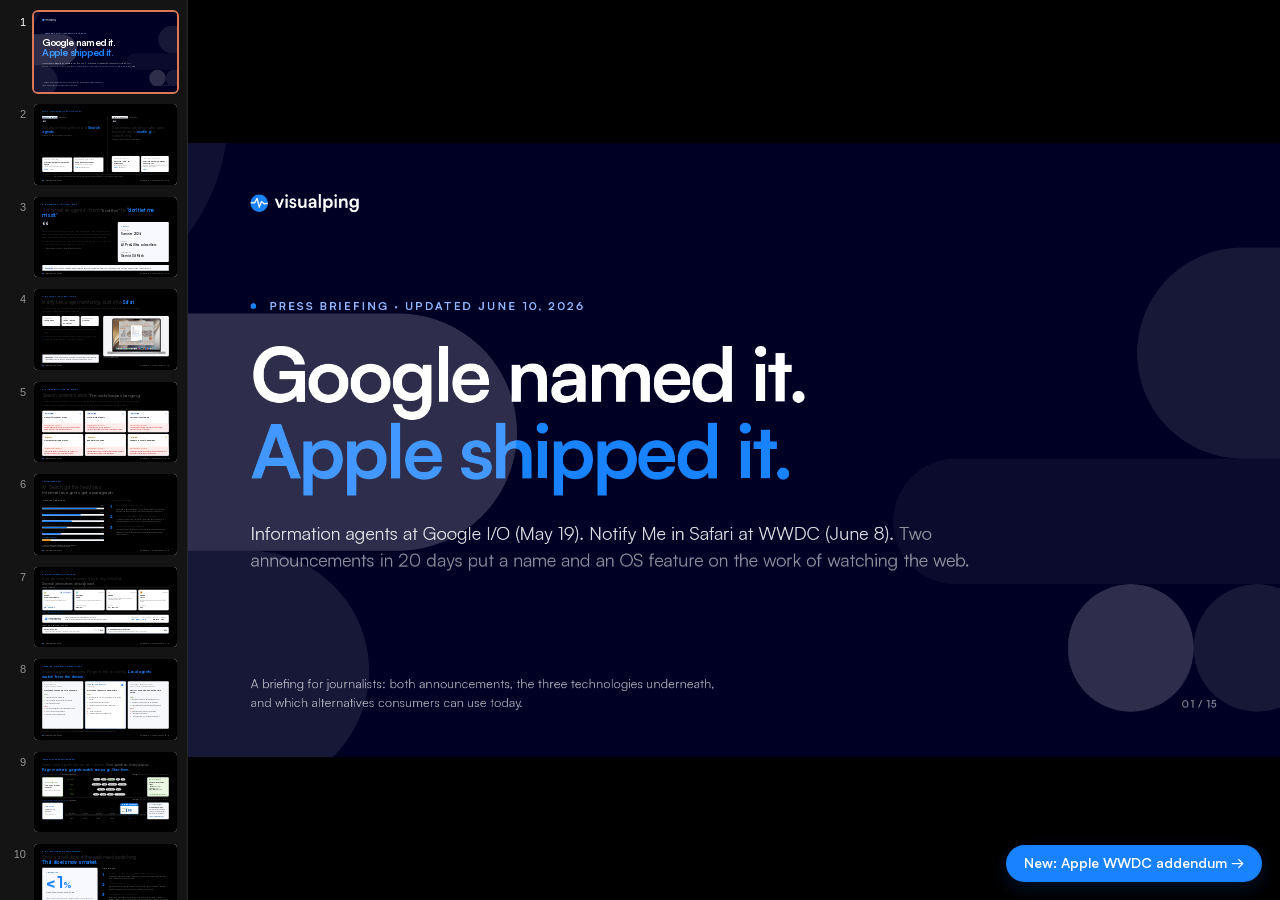
==== index.html @ dfbe3ee3 "briefing: hi-res Apple press shot + Battersea VP panel on local demo Co-Authored-By: Claude Fable 5 " ====
<!doctype html>
<html lang="en">
<head>
<meta charset="utf-8">
<title>The End of FOMO — Press Briefing</title>
<link rel="stylesheet" href="design-tokens.css">
<link rel="stylesheet" href="styles.css">
<style>
  /* Tweak-driven overrides — applied via body class toggles */
  body.t-cover-light section[data-label="01 Cover"] .slide.deep { background: #fff; color: var(--ink); }
  body.t-cover-light section[data-label="01 Cover"] .slide.deep .title { color: var(--ink) !important; }
  body.t-cover-light section[data-label="01 Cover"] .slide.deep .lead { color: var(--ink-2) !important; }
  body.t-cover-light section[data-label="01 Cover"] .slide.deep .lead span { color: var(--ink-3) !important; }
  body.t-cover-light section[data-label="01 Cover"] .slide.deep .eyebrow { color: var(--vp-blue-500) !important; }
  body.t-cover-light section[data-label="01 Cover"] .slide.deep .cloud-bg { filter: none !important; opacity: .45 !important; }
  body.t-cover-light section[data-label="01 Cover"] .slide.deep img[src*="visualping-logo-white"] { content: url("assets/visualping-logo.svg"); }
  body.t-cover-light section[data-label="01 Cover"] .slide.deep > div[style*="bottom: 80px"] > div:first-child { color: var(--ink-3) !important; }
  body.t-cover-light section[data-label="01 Cover"] .slide.deep > div[style*="bottom: 80px"] > div:last-child { color: var(--ink-4) !important; }

  body.t-no-eyebrow .eyebrow { display: none !important; }
  body.t-no-footer .slide-foot { display: none !important; }
  body.t-no-pulse .dot { animation: none !important; box-shadow: none !important; }
</style>
<script type="application/json" id="speaker-notes">
[
 "Welcome. This briefing covers the web-monitoring category story out of two announcements: Google's information agents at I/O on May 19, and Apple's Notify Me in Safari at WWDC on June 8. Both got minimal coverage relative to their significance. In the next ten minutes: what each company announced, the three technologies underneath the category, and the alternatives consumers can use today.",
 "Two announcements, 20 days apart, and here are the primary sources for both. On the Google side: the keynote, timestamped to Liz Reid's section where she says we are entering the era of Search agents, plus the official blog.google post. On the Apple side: the WWDC keynote's Safari segment, where Apple framed the problem in one line, people keep tabs open because they're waiting for something, plus the MacRumors writeup. All four links are in the press kit.",
 "Here's the core announcement, in Reid's words. Information agents intelligently look across blogs, news sites, social posts and Google's freshest data — finance, shopping, sports — to monitor for changes related to your specific question. Quick facts: launches summer 2026, gated behind AI Pro and Ultra subscriptions, powered by Gemini 3.5 Flash. The translation: Google is now shipping web-monitoring agents to consumers. Before I/O, this category didn't really have a broadly-used consumer name. Now it does.",
 "Here's the Apple announcement. Notify Me: the user names the change they're waiting for, on the page, and leaves Safari to watch it. The prompt is concrete: when registration opens. Announced June 8, ships with iOS 27 and macOS 27 this fall, the developer beta is live now. Free, built into the browser, one page per request, Apple devices only. The translation: Apple made page monitoring an operating system feature, and the category got its second platform announcement in 20 days.",
 "Why does this matter? AI search answers the question 'what is true right now?' But prices change, policies update, deadlines pass, opportunities open and close while you're looking elsewhere. Information agents keep watching after the search ends. On the consumer side: concert and sneaker drops sell out in 90 seconds; flight fares move in a single afternoon; an SEC filing can drop a stock 15% at the open. On the business side: competitor pricing moves, regulatory changes, government tenders with seven-day windows. The category is broad. And awareness is still very low — most consumers don't know it exists.",
 "Here's the coverage gap that creates the opportunity. Across the major I/O 2026 recaps (TechCrunch, The Verge, The Next Web, Bloomberg), AI Mode going global got the most ink. The redesigned Search box, Gemini 3.5 Flash, agentic booking, generative UI in Search all got more attention than information agents. Here's why the angle is open. Big news, small share of voice. The shift itself is arguably the biggest in Search today: AI Mode still requires a user to ask, but an information agent runs from a standing request. And almost no one connected the announcement to use-cases consumers already pay for.",
 "Google's agents launch this summer, Apple's Notify Me this fall. Several alternatives exist already, and they group into three technologies. Search agents: Google information agents, ChatGPT Pulse at 200 dollars a month, Claude with web search and connectors, and Google Alerts, the 2003 original. Page monitoring agents: that's Visualping, 16.8 million page checks in April, 1 in 5 flagged important, free tier, premium from 10 dollars. And the new group: local page monitoring agents. Safari Notify Me this fall, and the Visualping browser extension, which has offered unlimited free local monitors in Chrome for years.",
 "Three technologies, three different jobs. Search agents discover: best when the source list is unknown, they fan across the web, mostly on a daily cadence. Page monitoring agents verify: the user picks the exact page, checks run around the clock in the cloud, the alert shows the precise diff, and it delivers to email, Slack, Teams, or an API. Local page monitoring agents watch from the device itself: free, private, zero setup, built into the browser. The trade: they only watch while the device is awake, and alerts stay on that device. Most users will end up with two of the three. Visualping is the only player shipping in both monitoring layers, cloud and local.",
 "Here's how each architecture works as a flow. An open-web agent takes an open question — 'startups that received Series B funding' — crawls broadly across the web, synthesizes the results into a digest, alerts you, roughly daily. Best for discovery, topic tracking, ambient awareness. A page monitor takes a specific URL — say, a competitor's pricing page — checks it on a schedule, runs a diff, and alerts the moment a specific change happens. Best for 'only tell me when this product falls below $200': pricing, status pages, regulatory updates, dockets.",
 "Two reasons this category is becoming a market. The supply side is unchanged: less than 1% of pages change in a week, and the slice worth alerting on is exactly where missing a change is expensive. The demand side got stronger: Google named it on May 19, Apple shipped it 20 days later, Exa raised 250 million dollars at a 2.2 billion valuation in between, and Visualping processed 16.8 million page checks in April with 1 in 5 flagged important. Two platforms and a funding round inside a month.",
 "Just to make the open-web flow concrete: a user asks a question, the agent runs across many sources, synthesizes the findings, and delivers a daily-cadence digest. The output is a brief — not a diff. You don't get to point at the exact change; you get a summary.",
 "And here's the page monitoring version. The user picks a specific URL. Visualping checks it according to the schedule the user sets (minutes, hours, or daily). When the page changes, you get an email (or a Slack message, or a Teams ping) showing exactly what changed, highlighted on the page. The point: precision, on a known page, on a fast cadence.",
 "And here's the local version in practice. Safari this fall: name the change while you're on the page, Safari checks it, you get a push. The Visualping extension in Chrome today: unlimited local monitors, free, with in-browser alerts. Same pattern as cloud page monitoring, scoped to the device. The difference from cloud: local watching stops when the device sleeps, and the alert stays on that device. That's why the two layers complement each other.",
 "Five angles, updated for Apple. One: the announcement most recaps rushed past, twice; information agents got a paragraph at I/O, Notify Me got a sentence at WWDC. Two: named in May, shipped in June; the full lineage runs from Google Alerts in 2003 through Apple on June 8. Three: you don't have to wait for Google's summer or Apple's fall. Four: the three-technologies explainer. Five: a Vancouver SaaS built both monitoring layers first.",
 "The pitch in one line. Google calls them information agents. Apple calls it Notify Me. The behavior is one standing request: tell me when it changes. The category went unnamed for 23 years, then two platforms named and shipped it in 20 days. We've been calling it the end of FOMO. Thanks, and the full kit is yours."
]
</script>
</head>
<body>

<deck-stage width="1920" height="1080" data-om-id="94eaad2d:6" style="--deck-rail-w: 188px;">

  <!-- =========================================================
       SLIDE 1 — Cover
  ========================================================== -->
  <section data-deck-slide="0" data-label="01 Cover">
  <div class="slide deep">
    <img src="assets/clouds-right.svg" class="cloud-bg" style="top:-40px; right:-80px; width:760px; opacity:.18; filter: brightness(0) invert(1);" alt="">
    <img src="assets/clouds-left.svg" class="cloud-bg" style="bottom:-60px; left:-100px; width:680px; opacity:.18; filter: brightness(0) invert(1);" alt="">
    <div style="display:flex; align-items:center; gap:18px;">
      <img src="assets/visualping-logo-white.svg" alt="Visualping" style="height:32px;">
    </div>
    <div style="margin-top: 150px; max-width: 1500px;">
      <div class="eyebrow" style="margin-bottom: 36px; color: #8FB8FF;">
        <span class="dot" style="vertical-align: 2px; margin-right: 14px;"></span> Press briefing · Updated June 10, 2026
      </div>
      <h1 class="title" style="font-size: 132px; line-height: 1.02; letter-spacing: -0.035em; color: #fff;">
        <span>Google named it.</span><br>
        <span style="color: var(--vp-blue-500);">Apple shipped it.</span>
      </h1>
      <p class="lead" style="margin-top: 56px; font-size: 32px; line-height:1.45; max-width: 1380px; color: rgba(255,255,255,.85);">
        <span>Information agents at Google I/O (May 19). Notify Me in Safari at WWDC (June 8).</span>
        <span style="color: rgba(255,255,255,.55);"> Two announcements in 20 days put a name and an OS feature on the work of watching the web.</span>
      </p>
    </div>
    <div style="position:absolute; left: var(--pad-x); bottom: 80px; right: var(--pad-x); display:flex; justify-content:space-between; align-items:flex-end;">
      <div style="font-size: 22px; color: rgba(255,255,255,.65); max-width: 1020px; line-height: 1.5;">
        A briefing for journalists: both announcements, the three technologies underneath,<br>
        and which alternatives consumers can use today.
      </div>
      <div style="font-size: 18px; color: rgba(255,255,255,.5); font-weight: 600; letter-spacing: 0.06em; text-transform: uppercase;">
        01 / 15
      </div>
    </div>
  </div>
</section>

<section data-deck-slide="1" data-label="02 Two Announcements">
  <div class="slide">
    <div class="eyebrow" style="margin-bottom: 40px;">Two announcements, 20 days apart</div>
    <div style="display: grid; grid-template-columns: 1fr 1fr; gap: 56px; flex: 1; min-height: 0;">
      <div style="display: flex; flex-direction: column; gap: 24px;">
        <div style="display:flex; align-items:center; gap: 14px;">
          <span class="tag tag-blue">Google · I/O 2026</span>
          <span style="font-size: 18px; color: var(--ink-4);">May 19, 2026</span>
        </div>
        <div>
          <div style="font-size: 110px; line-height: 0.7; color: var(--vp-blue-200); font-weight: 700; height: 56px;">&ldquo;</div>
          <h2 class="title" style="font-size: 52px; max-width: 100%; margin-top: 6px;">We are entering the era of <span style="color: var(--vp-blue-500);">Search agents</span>.</h2>
          <div style="font-size: 19px; color: var(--ink-3); margin-top: 14px;">Elizabeth &ldquo;Liz&rdquo; Reid, VP of Search &middot; I/O keynote</div>
        </div>
        <div style="display: grid; grid-template-columns: 1fr 1fr; gap: 18px; margin-top: auto;">
          <a class="card-flat" style="text-decoration:none; color:inherit; padding: 24px; gap: 12px;" href="https://youtube.com/live/wYSncx9zLIU?t=2856">
      <div class="vp-overline" style="font-size: 13px; color: var(--ink-4); line-height: 1.4;">YouTube · timestamped</div>
      <div style="font-size: 21px; font-weight: 700; line-height: 1.25;">Watch Reid introduce information agents</div>
      <div style="font-family: var(--font-mono); font-size: 13px; color: var(--ink-3); word-break: break-all;">youtube.com/live/wYSncx9zLIU?t=2856</div>
      <div style="display:flex; align-items:center; gap: 8px; color: var(--vp-blue-500); font-weight: 700; font-size: 14px;">OPEN <span>&rarr;</span> <span style="color: var(--ink-3); font-weight: 500;">~ 46:56</span></div>
    </a>
          <a class="card-flat" style="text-decoration:none; color:inherit; padding: 24px; gap: 12px;" href="https://blog.google/products/search/search-io-2026/#search-agents">
      <div class="vp-overline" style="font-size: 13px; color: var(--ink-4); line-height: 1.4;">blog.google · official post</div>
      <div style="font-size: 21px; font-weight: 700; line-height: 1.25;">Read the announcement</div>
      <div style="font-family: var(--font-mono); font-size: 13px; color: var(--ink-3); word-break: break-all;">blog.google/.../#search-agents</div>
      <div style="display:flex; align-items:center; gap: 8px; color: var(--vp-blue-500); font-weight: 700; font-size: 14px;">OPEN <span>&rarr;</span> <span style="color: var(--ink-3); font-weight: 500;">Deep-link anchor</span></div>
    </a>
        </div>
      </div>
      <div style="display: flex; flex-direction: column; gap: 24px; border-left: 1px solid var(--rule); padding-left: 56px;">
        <div style="display:flex; align-items:center; gap: 14px;">
          <span class="tag tag-gray">Apple · WWDC 2026</span>
          <span style="font-size: 18px; color: var(--ink-4);">June 8, 2026</span>
        </div>
        <div>
          <div style="font-size: 110px; line-height: 0.7; color: var(--vp-blue-200); font-weight: 700; height: 56px;">&ldquo;</div>
          <h2 class="title" style="font-size: 52px; max-width: 100%; margin-top: 6px;">Sometimes we keep tabs open because we&rsquo;re <span style="color: var(--vp-blue-500);">waiting</span> for something.</h2>
          <div style="font-size: 19px; color: var(--ink-3); margin-top: 14px;">Apple WWDC 2026 keynote &middot; Safari segment</div>
        </div>
        <div style="display: grid; grid-template-columns: 1fr 1fr; gap: 18px; margin-top: auto;">
          <a class="card-flat" style="text-decoration:none; color:inherit; padding: 24px; gap: 12px;" href="https://www.apple.com/apple-events/">
      <div class="vp-overline" style="font-size: 13px; color: var(--ink-4); line-height: 1.4;">Apple Events · keynote</div>
      <div style="font-size: 21px; font-weight: 700; line-height: 1.25;">Watch the Notify Me introduction</div>
      <div style="font-family: var(--font-mono); font-size: 13px; color: var(--ink-3); word-break: break-all;">apple.com/apple-events</div>
      <div style="display:flex; align-items:center; gap: 8px; color: var(--vp-blue-500); font-weight: 700; font-size: 14px;">OPEN <span>&rarr;</span> <span style="color: var(--ink-3); font-weight: 500;">timestamp TK</span></div>
    </a>
          <a class="card-flat" style="text-decoration:none; color:inherit; padding: 24px; gap: 12px;" href="https://www.macrumors.com/2026/06/08/safari-monitor-webpage-notify-updates/">
      <div class="vp-overline" style="font-size: 13px; color: var(--ink-4); line-height: 1.4;">MacRumors · June 8, 2026</div>
      <div style="font-size: 21px; font-weight: 700; line-height: 1.25;">Safari can monitor a webpage and notify you</div>
      <div style="font-family: var(--font-mono); font-size: 13px; color: var(--ink-3); word-break: break-all;">macrumors.com/2026/06/08/safari-monitor-webpage-notify-updates</div>
      <div style="display:flex; align-items:center; gap: 8px; color: var(--vp-blue-500); font-weight: 700; font-size: 14px;">OPEN <span>&rarr;</span></div>
    </a>
        </div>
      </div>
    </div>
    <div style="margin-top: 28px; padding-top: 18px; font-size: 19px; color: var(--ink-3); line-height: 1.5; border-top: 1px solid var(--rule);">
      <strong style="color: var(--ink);">Primary sources.</strong> Everything in this briefing is grounded in the two keynotes and the posts above. All four links are in the press kit.
    </div>
    <div class="slide-foot"> <div class="mark"><img src="assets/visualping-mark.svg" alt=""><span>Visualping press materials</span></div> <div>Re: Google I/O + Apple WWDC 2026 · 02 / 15</div> </div>
  </div>
</section>

<section data-deck-slide="2" data-label="03 What Google Announced" data-om-id="94eaad2d:72" data-screen-label="03 03 What Google Announced" data-om-validate="no_overflowing_text,no_overlapping_text,slide_sized_text">
    <div class="slide" data-om-id="94eaad2d:73">
      <div class="s-header" data-om-id="94eaad2d:74">
        <div class="eyebrow" data-om-id="94eaad2d:75">What Google announced, May 19</div>
        <h2 class="title" data-om-id="94eaad2d:76">
          “Information agents”: from <span class="light" data-om-id="94eaad2d:77">“find this”</span> to <span style="color: var(--vp-blue-500);" data-om-id="94eaad2d:78">“don’t let me miss it.”</span>
        </h2>
      </div>

      <div style="display: grid; grid-template-columns: 1.4fr 1fr; gap: 56px; flex: 1; align-items: stretch;" data-om-id="94eaad2d:79">

        <!-- Pull quote -->
        <div style="display:flex; flex-direction: column; justify-content: flex-start;" data-om-id="94eaad2d:80">
          <div style="font-size: 200px; line-height: 0.7; color: var(--vp-blue-200); font-weight: 700; height: 90px; margin-bottom: 10px;" data-om-id="94eaad2d:81">“</div>
          <blockquote style="margin:0; font-size: 30px; line-height: 1.45; color: var(--ink-2); font-weight: 400; max-width: 920px;" data-om-id="94eaad2d:82">
            With information agents, you can stay updated on whatever matters most to you. Your agent will intelligently look across everything on the web… like blogs, news sites and social posts, plus our freshest data, such as real-time info on finance, shopping and sports, to <span style="color: var(--ink); font-weight: 600;" data-om-id="94eaad2d:83">monitor for changes related to your specific question</span>.
          </blockquote>
          <div style="margin-top: 28px; font-size: 20px; color: var(--ink-3); display: flex; align-items: center; gap: 14px;" data-om-id="94eaad2d:84">
            <span style="width: 36px; height: 1px; background: var(--ink-4); display:inline-block;" data-om-id="94eaad2d:85"></span>
            Elizabeth Reid, VP Search, Google I/O 2026 keynote
          </div>
        </div>

        <!-- Facts card -->
        <div class="card" style="background: var(--vp-blue-50); box-shadow:none; padding: 44px; gap: 28px;" data-om-id="94eaad2d:86">
          <div class="vp-overline" style="font-size: 16px; color: var(--vp-blue-700);" data-om-id="94eaad2d:87">The facts</div>

          <div data-om-id="94eaad2d:88">
            <div style="font-size: 18px; color: var(--ink-4); letter-spacing: 0.08em; text-transform: uppercase; font-weight: 600;" data-om-id="94eaad2d:89">Launches</div>
            <div style="font-size: 40px; font-weight: 700; margin-top: 6px;" data-om-id="94eaad2d:90">Summer 2026</div>
          </div>
          <hr class="rule" data-om-id="94eaad2d:91">
          <div data-om-id="94eaad2d:92">
            <div style="font-size: 18px; color: var(--ink-4); letter-spacing: 0.08em; text-transform: uppercase; font-weight: 600;" data-om-id="94eaad2d:93">Access</div>
            <div style="font-size: 40px; font-weight: 700; margin-top: 6px;" data-om-id="94eaad2d:94">AI Pro &amp; Ultra subscribers</div>
          </div>
          <hr class="rule" data-om-id="94eaad2d:95">
          <div data-om-id="94eaad2d:96">
            <div style="font-size: 18px; color: var(--ink-4); letter-spacing: 0.08em; text-transform: uppercase; font-weight: 600;" data-om-id="94eaad2d:97">Powered by</div>
            <div style="font-size: 40px; font-weight: 700; margin-top: 6px;" data-om-id="94eaad2d:98">Gemini 3.5 Flash</div>
          </div>
        </div>
      </div>

      <div style="margin-top: 40px; padding: 22px 28px; background: var(--vp-gray-100); border-left: 4px solid var(--vp-blue-500); border-radius: 0 8px 8px 0;" data-om-id="94eaad2d:99">
        <div style="font-size: 22px; line-height: 1.5;" data-om-id="94eaad2d:100">
          <span style="font-weight: 700; color: var(--vp-blue-700);" data-om-id="94eaad2d:101">Translation:</span>
          <span style="color: var(--ink-2);" data-om-id="94eaad2d:102"> Google is now shipping web-monitoring agents to consumers. Before I/O, this category did not have a broadly used consumer name.</span>
        </div>
      </div>

      <div class="slide-foot" data-om-id="94eaad2d:103">
        <div class="mark" data-om-id="94eaad2d:104"><img src="assets/visualping-mark.svg" alt="" data-om-id="94eaad2d:105"><span data-om-id="94eaad2d:106">Visualping press materials</span></div>
        <div data-om-id="94eaad2d:107">Re: Google I/O + Apple WWDC 2026 · 03 / 15</div>
      </div>
    </div>
  </section>

<section data-deck-slide="3" data-label="04 What Apple Announced">
  <div class="slide">
    <div class="s-header" style="margin-bottom: 40px;">
      <div class="eyebrow">What Apple announced, June 8</div>
      <h2 class="title">Notify Me: page monitoring, built into <span style="color: var(--vp-blue-500);">Safari</span>.</h2>
      <p class="lead">A user names the change they are waiting for and leaves Safari to watch the page. The prompt is concrete: &ldquo;when registration opens.&rdquo;</p>
    </div>
    <div style="display: grid; grid-template-columns: 1fr 880px; gap: 60px; flex: 1; min-height: 0;">
      <div style="display: flex; flex-direction: column; gap: 22px;">
        <div style="display: grid; grid-template-columns: 1fr 1fr 1fr; gap: 16px;">
          <div class="card-flat" style="padding: 20px 22px; gap: 6px;"><div style="font-size: 14px; font-weight: 700; letter-spacing: .12em; text-transform: uppercase; color: var(--ink-4);">Announced</div><div style="font-size: 22px; font-weight: 700;">June 8, 2026</div></div>
          <div class="card-flat" style="padding: 20px 22px; gap: 6px;"><div style="font-size: 14px; font-weight: 700; letter-spacing: .12em; text-transform: uppercase; color: var(--ink-4);">Ships in</div><div style="font-size: 22px; font-weight: 700;">iOS 27 / macOS 27, this fall</div></div>
          <div class="card-flat" style="padding: 20px 22px; gap: 6px;"><div style="font-size: 14px; font-weight: 700; letter-spacing: .12em; text-transform: uppercase; color: var(--ink-4);">Developer beta</div><div style="font-size: 22px; font-weight: 700;">Live now</div></div>
        </div>
        <ul style="margin: 8px 0 0; padding-left: 0; list-style: none; display: flex; flex-direction: column; gap: 16px; font-size: 24px; line-height: 1.45; color: var(--ink-2);">
          <li style="display:flex; gap: 14px;"><span style="color: var(--vp-blue-500); font-weight: 800;">&bull;</span>Safari keeps checking after the user leaves. The alert arrives as a push.</li>
          <li style="display:flex; gap: 14px;"><span style="color: var(--vp-blue-500); font-weight: 800;">&bull;</span>Scope at launch: one page per request, Safari on Apple devices.</li>
          <li style="display:flex; gap: 14px;"><span style="color: var(--vp-blue-500); font-weight: 800;">&bull;</span>Free, built into the browser. No account, no setup.</li>
        </ul>
        <div style="margin-top: auto; background: var(--vp-blue-50); border-left: 5px solid var(--vp-blue-500); border-radius: 0 12px 12px 0; padding: 24px 28px; font-size: 22px; line-height: 1.45; color: var(--ink-2);">
          <strong style="color: var(--ink);">Translation:</strong> Apple made page monitoring an operating system feature. The category got its second platform announcement in 20 days.
        </div>
      </div>
      <div style="display: flex; flex-direction: column;">
        <div style="height: 540px; border-radius: 16px; overflow: hidden; border: 1px solid var(--rule); box-shadow: var(--shadow-card); background: #fff;">
          <img src="assets/apple-notify-me-macbook.png" alt="Safari Notify Me dialog on a MacBook, on a page that says registration for August will open soon" style="width: 100%; height: 100%; object-fit: contain; display: block;">
        </div>
        <div style="font-size: 15px; color: var(--ink-4); margin-top: 12px;">Image: Apple / WWDC 2026</div>
      </div>
    </div>
    <div class="slide-foot"> <div class="mark"><img src="assets/visualping-mark.svg" alt=""><span>Visualping press materials</span></div> <div>Re: Google I/O + Apple WWDC 2026 · 04 / 15</div> </div>
  </div>
</section>

<section data-deck-slide="4" data-label="05 Why It Matters" data-om-id="94eaad2d:108" data-screen-label="04 04 Why It Matters" data-om-validate="no_overflowing_text,no_overlapping_text,slide_sized_text">
    <div class="slide" data-om-id="94eaad2d:109">
      <div class="s-header" data-om-id="94eaad2d:110">
        <div class="eyebrow" data-om-id="94eaad2d:111">Why information agents matter</div>
        <h2 class="title" data-om-id="94eaad2d:112">
          Search answers once. <span class="light" data-om-id="94eaad2d:113">The web keeps changing.</span>
        </h2>
        <p class="lead" style="margin-top: 6px;" data-om-id="94eaad2d:114">
          AI search answers “what’s true now?” Prices change. Deadlines pass. Opportunities close while you’re looking elsewhere. Information agents keep watching after the search ends.
        </p>
      </div>

      <div style="display: grid; grid-template-columns: repeat(3, 1fr); gap: 24px; flex: 1;" data-om-id="94eaad2d:115">

        <!-- Concert & sneaker drops -->
        <div class="card-flat" style="padding: 0; gap: 0; overflow: hidden;" data-om-id="94eaad2d:116">
          <div style="padding: 24px 26px 22px; flex: 1; display:flex; flex-direction: column; gap: 12px;" data-om-id="94eaad2d:117">
            <div style="display:flex; align-items: center; justify-content: space-between;" data-om-id="94eaad2d:118">
              <span class="tag tag-blue" data-om-id="94eaad2d:119">Consumer</span>
              <!-- ticket icon -->
              <svg width="26" height="26" viewBox="0 0 24 24" fill="none" stroke="var(--vp-blue-500)" stroke-width="1.8" stroke-linecap="round" stroke-linejoin="round" data-om-id="94eaad2d:120"><path d="M2 9a3 3 0 0 1 0 6v2a2 2 0 0 0 2 2h16a2 2 0 0 0 2-2v-2a3 3 0 0 1 0-6V7a2 2 0 0 0-2-2H4a2 2 0 0 0-2 2v2Z" data-om-id="94eaad2d:121"></path><path d="M13 5v2" data-om-id="94eaad2d:122"></path><path d="M13 17v2" data-om-id="94eaad2d:123"></path><path d="M13 11v2" data-om-id="94eaad2d:124"></path></svg>
            </div>
            <div style="font-size: 26px; font-weight: 700; line-height: 1.2;" data-om-id="94eaad2d:125">Concert &amp; sneaker drops</div>
          </div>
          <div style="background: var(--vp-red-100); padding: 20px 26px; border-top: 1px solid var(--rule);" data-om-id="94eaad2d:126">
            <div style="font-size: 12px; color: var(--vp-red-600); letter-spacing: 0.12em; text-transform: uppercase; font-weight: 700; margin-bottom: 8px;" data-om-id="94eaad2d:127">Consequence of missing out</div>
            <div style="font-size: 18px; line-height: 1.45; color: var(--vp-red-700); font-weight: 500;" data-om-id="94eaad2d:128">Limited release goes live at 9 AM. Sold out in 90 seconds. Resale prices 10× face value within the hour.</div>
          </div>
        </div>

        <!-- Travel & flight deals -->
        <div class="card-flat" style="padding: 0; gap: 0; overflow: hidden;" data-om-id="94eaad2d:129">
          <div style="padding: 24px 26px 22px; flex: 1; display:flex; flex-direction: column; gap: 12px;" data-om-id="94eaad2d:130">
            <div style="display:flex; align-items: center; justify-content: space-between;" data-om-id="94eaad2d:131">
              <span class="tag tag-blue" data-om-id="94eaad2d:132">Consumer</span>
              <svg width="26" height="26" viewBox="0 0 24 24" fill="none" stroke="var(--vp-blue-500)" stroke-width="1.8" stroke-linecap="round" stroke-linejoin="round" data-om-id="94eaad2d:133"><path d="M17.8 19.2 16 11l3.5-3.5C21 6 21.5 4 21 3c-1-.5-3 0-4.5 1.5L13 8 4.8 6.2c-.5-.1-.9.1-1.1.5l-.3.5c-.2.5-.1 1 .3 1.3L9 12l-2 3H4l-1 1 3 2 2 3 1-1v-3l3-2 3.5 5.3c.3.4.8.5 1.3.3l.5-.2c.4-.3.6-.7.5-1.2z" data-om-id="94eaad2d:134"></path></svg>
            </div>
            <div style="font-size: 26px; font-weight: 700; line-height: 1.2;" data-om-id="94eaad2d:135">Travel &amp; flight deals</div>
          </div>
          <div style="background: var(--vp-red-100); padding: 20px 26px; border-top: 1px solid var(--rule);" data-om-id="94eaad2d:136">
            <div style="font-size: 12px; color: var(--vp-red-600); letter-spacing: 0.12em; text-transform: uppercase; font-weight: 700; margin-bottom: 8px;" data-om-id="94eaad2d:137">Consequence of missing out</div>
            <div style="font-size: 18px; line-height: 1.45; color: var(--vp-red-700); font-weight: 500;" data-om-id="94eaad2d:138">A fare drops 60% for one afternoon.<br data-om-id="94eaad2d:139">You book the next day, at full price, after the deal is gone.</div>
          </div>
        </div>

        <!-- Personal investments -->
        <div class="card-flat" style="padding: 0; gap: 0; overflow: hidden;" data-om-id="94eaad2d:140">
          <div style="padding: 24px 26px 22px; flex: 1; display:flex; flex-direction: column; gap: 12px;" data-om-id="94eaad2d:141">
            <div style="display:flex; align-items: center; justify-content: space-between;" data-om-id="94eaad2d:142">
              <span class="tag tag-blue" data-om-id="94eaad2d:143">Consumer</span>
              <svg width="26" height="26" viewBox="0 0 24 24" fill="none" stroke="var(--vp-blue-500)" stroke-width="1.8" stroke-linecap="round" stroke-linejoin="round" data-om-id="94eaad2d:144"><path d="M3 3v18h18" data-om-id="94eaad2d:145"></path><path d="m19 9-5 5-4-4-3 3" data-om-id="94eaad2d:146"></path></svg>
            </div>
            <div style="font-size: 26px; font-weight: 700; line-height: 1.2;" data-om-id="94eaad2d:147">Personal investments</div>
          </div>
          <div style="background: var(--vp-red-100); padding: 20px 26px; border-top: 1px solid var(--rule);" data-om-id="94eaad2d:148">
            <div style="font-size: 12px; color: var(--vp-red-600); letter-spacing: 0.12em; text-transform: uppercase; font-weight: 700; margin-bottom: 8px;" data-om-id="94eaad2d:149">Consequence of missing out</div>
            <div style="font-size: 18px; line-height: 1.45; color: var(--vp-red-700); font-weight: 500;" data-om-id="94eaad2d:150">A new SEC filing impacts a position in your portfolio.<br data-om-id="94eaad2d:151">The stock falls 15% at the open.</div>
          </div>
        </div>

        <!-- Competitor pricing -->
        <div class="card-flat" style="padding: 0; gap: 0; overflow: hidden;" data-om-id="94eaad2d:152">
          <div style="padding: 24px 26px 22px; flex: 1; display:flex; flex-direction: column; gap: 12px;" data-om-id="94eaad2d:153">
            <div style="display:flex; align-items: center; justify-content: space-between;" data-om-id="94eaad2d:154">
              <span class="tag tag-orange" data-om-id="94eaad2d:155">Business</span>
              <!-- price tag -->
              <svg width="26" height="26" viewBox="0 0 24 24" fill="none" stroke="var(--vp-orange-500)" stroke-width="1.8" stroke-linecap="round" stroke-linejoin="round" data-om-id="94eaad2d:156"><path d="M20.59 13.41l-7.17 7.17a2 2 0 0 1-2.83 0L2 12V2h10l8.59 8.59a2 2 0 0 1 0 2.82z" data-om-id="94eaad2d:157"></path><circle cx="7.5" cy="7.5" r="1.2" fill="var(--vp-orange-500)" stroke="none" data-om-id="94eaad2d:158"></circle></svg>
            </div>
            <div style="font-size: 26px; font-weight: 700; line-height: 1.2;" data-om-id="94eaad2d:159">Competitor pricing moves</div>
          </div>
          <div style="background: var(--vp-red-100); padding: 20px 26px; border-top: 1px solid var(--rule);" data-om-id="94eaad2d:160">
            <div style="font-size: 12px; color: var(--vp-red-600); letter-spacing: 0.12em; text-transform: uppercase; font-weight: 700; margin-bottom: 8px;" data-om-id="94eaad2d:161">Consequence of missing out</div>
            <div style="font-size: 18px; line-height: 1.45; color: var(--vp-red-700); font-weight: 500;" data-om-id="94eaad2d:162">Your top competitor cuts prices 30% on Monday. You discover it on Friday, from a churned customer.</div>
          </div>
        </div>

        <!-- Regulatory change -->
        <div class="card-flat" style="padding: 0; gap: 0; overflow: hidden;" data-om-id="94eaad2d:163">
          <div style="padding: 24px 26px 22px; flex: 1; display:flex; flex-direction: column; gap: 12px;" data-om-id="94eaad2d:164">
            <div style="display:flex; align-items: center; justify-content: space-between;" data-om-id="94eaad2d:165">
              <span class="tag tag-orange" data-om-id="94eaad2d:166">Business</span>
              <!-- gavel / regulatory -->
              <svg width="26" height="26" viewBox="0 0 24 24" fill="none" stroke="var(--vp-orange-500)" stroke-width="1.8" stroke-linecap="round" stroke-linejoin="round" data-om-id="94eaad2d:167"><path d="m14.5 12.5-8 8a2.119 2.119 0 1 1-3-3l8-8" data-om-id="94eaad2d:168"></path><path d="m16 16 6-6" data-om-id="94eaad2d:169"></path><path d="m8 8 6-6" data-om-id="94eaad2d:170"></path><path d="m9 7 8 8" data-om-id="94eaad2d:171"></path><path d="m21 11-8-8" data-om-id="94eaad2d:172"></path></svg>
            </div>
            <div style="font-size: 26px; font-weight: 700; line-height: 1.2;" data-om-id="94eaad2d:173">Regulatory change</div>
          </div>
          <div style="background: var(--vp-red-100); padding: 20px 26px; border-top: 1px solid var(--rule);" data-om-id="94eaad2d:174">
            <div style="font-size: 12px; color: var(--vp-red-600); letter-spacing: 0.12em; text-transform: uppercase; font-weight: 700; margin-bottom: 8px;" data-om-id="94eaad2d:175">Consequence of missing out</div>
            <div style="font-size: 18px; line-height: 1.45; color: var(--vp-red-700); font-weight: 500;" data-om-id="94eaad2d:176">Labeling guidance or a tax-law clarification posts overnight. Your team finds out from a compliance fine.</div>
          </div>
        </div>

        <!-- Tenders & dockets -->
        <div class="card-flat" style="padding: 0; gap: 0; overflow: hidden;" data-om-id="94eaad2d:177">
          <div style="padding: 24px 26px 22px; flex: 1; display:flex; flex-direction: column; gap: 12px;" data-om-id="94eaad2d:178">
            <div style="display:flex; align-items: center; justify-content: space-between;" data-om-id="94eaad2d:179">
              <span class="tag tag-orange" data-om-id="94eaad2d:180">Business</span>
              <!-- document with clock -->
              <svg width="26" height="26" viewBox="0 0 24 24" fill="none" stroke="var(--vp-orange-500)" stroke-width="1.8" stroke-linecap="round" stroke-linejoin="round" data-om-id="94eaad2d:181"><path d="M14 2H6a2 2 0 0 0-2 2v16a2 2 0 0 0 2 2h12a2 2 0 0 0 2-2V8z" data-om-id="94eaad2d:182"></path><polyline points="14 2 14 8 20 8" data-om-id="94eaad2d:183"></polyline><circle cx="12" cy="15" r="3" data-om-id="94eaad2d:184"></circle><path d="M12 13.5v1.5l1 1" data-om-id="94eaad2d:185"></path></svg>
            </div>
            <div style="font-size: 26px; font-weight: 700; line-height: 1.2;" data-om-id="94eaad2d:186">Tenders, dockets, deadlines</div>
          </div>
          <div style="background: var(--vp-red-100); padding: 20px 26px; border-top: 1px solid var(--rule);" data-om-id="94eaad2d:187">
            <div style="font-size: 12px; color: var(--vp-red-600); letter-spacing: 0.12em; text-transform: uppercase; font-weight: 700; margin-bottom: 8px;" data-om-id="94eaad2d:188">Consequence of missing out</div>
            <div style="font-size: 18px; line-height: 1.45; color: var(--vp-red-700); font-weight: 500;" data-om-id="94eaad2d:189">A $50M government RFP opens with a 7-day window. Your team never sees the page. The bid passes.</div>
          </div>
        </div>
      </div>

      <div class="slide-foot" data-om-id="94eaad2d:190">
        <div class="mark" data-om-id="94eaad2d:191"><img src="assets/visualping-mark.svg" alt="" data-om-id="94eaad2d:192"><span data-om-id="94eaad2d:193">Visualping press materials</span></div>
        <div data-om-id="94eaad2d:194">Re: Google I/O + Apple WWDC 2026 · 05 / 15</div>
      </div>
    </div>
  </section>

<section data-deck-slide="5" data-label="06 The Coverage Gap" data-om-id="94eaad2d:195" data-screen-label="05 05 The Coverage Gap" data-om-validate="no_overflowing_text,no_overlapping_text,slide_sized_text">
    <div class="slide" data-om-id="94eaad2d:196">
      <div class="s-header" data-om-id="94eaad2d:197">
        <div class="eyebrow" data-om-id="94eaad2d:198">The coverage gap</div>
        <h2 class="title" data-om-id="94eaad2d:199">
          AI Search got the headlines. <br data-om-id="94eaad2d:200">
          <span class="light" data-om-id="94eaad2d:201">Information agents got a paragraph.</span>
        </h2>
      </div>

      <div style="display: grid; grid-template-columns: 1.05fr 1fr; gap: 80px; flex: 1; align-items: stretch;" data-om-id="94eaad2d:202">

        <!-- Bar chart -->
        <div style="display: flex; flex-direction: column;" data-om-id="94eaad2d:203">
          <div style="font-size: 18px; color: var(--ink-4); letter-spacing: 0.08em; text-transform: uppercase; font-weight: 600; margin-bottom: 28px;" data-om-id="94eaad2d:204">Illustrative share of voice</div>

          <div style="display: flex; flex-direction: column; gap: 22px; flex: 1; justify-content: center;" data-om-id="94eaad2d:205">
            <!-- bar row template -->
            <div data-om-id="94eaad2d:206">
              <div style="display:flex; justify-content: space-between; align-items: center; font-size: 22px; font-weight: 600; margin-bottom: 8px;" data-om-id="94eaad2d:207">
                <span data-om-id="94eaad2d:208">AI Mode going global</span><span style="color: var(--ink-3); font-weight: 500;" data-om-id="94eaad2d:209">31%</span>
              </div>
              <div style="height: 22px; background: var(--vp-gray-200); border-radius: 4px; overflow: hidden;" data-om-id="94eaad2d:210">
                <div style="height: 100%; width: 88%; background: var(--vp-blue-500); border-radius: 4px;" data-om-id="94eaad2d:211"></div>
              </div>
            </div>

            <div data-om-id="94eaad2d:212">
              <div style="display:flex; justify-content: space-between; align-items: center; font-size: 22px; font-weight: 600; margin-bottom: 8px;" data-om-id="94eaad2d:213">
                <span data-om-id="94eaad2d:214">The redesigned Search box</span><span style="color: var(--ink-3); font-weight: 500;" data-om-id="94eaad2d:215">22%</span>
              </div>
              <div style="height: 22px; background: var(--vp-gray-200); border-radius: 4px; overflow: hidden;" data-om-id="94eaad2d:216">
                <div style="height: 100%; width: 62%; background: var(--vp-blue-500); border-radius: 4px;" data-om-id="94eaad2d:217"></div>
              </div>
            </div>

            <div data-om-id="94eaad2d:218">
              <div style="display:flex; justify-content: space-between; align-items: center; font-size: 22px; font-weight: 600; margin-bottom: 8px;" data-om-id="94eaad2d:219">
                <span data-om-id="94eaad2d:220">Gemini 3.5 Flash</span><span style="color: var(--ink-3); font-weight: 500;" data-om-id="94eaad2d:221">17%</span>
              </div>
              <div style="height: 22px; background: var(--vp-gray-200); border-radius: 4px; overflow: hidden;" data-om-id="94eaad2d:222">
                <div style="height: 100%; width: 48%; background: var(--vp-blue-500); border-radius: 4px;" data-om-id="94eaad2d:223"></div>
              </div>
            </div>

            <div data-om-id="94eaad2d:224">
              <div style="display:flex; justify-content: space-between; align-items: center; font-size: 22px; font-weight: 600; margin-bottom: 8px;" data-om-id="94eaad2d:225">
                <span data-om-id="94eaad2d:226">Agentic booking / calling</span><span style="color: var(--ink-3); font-weight: 500;" data-om-id="94eaad2d:227">14%</span>
              </div>
              <div style="height: 22px; background: var(--vp-gray-200); border-radius: 4px; overflow: hidden;" data-om-id="94eaad2d:228">
                <div style="height: 100%; width: 40%; background: var(--vp-blue-500); border-radius: 4px;" data-om-id="94eaad2d:229"></div>
              </div>
            </div>

            <div data-om-id="94eaad2d:230">
              <div style="display:flex; justify-content: space-between; align-items: center; font-size: 22px; font-weight: 600; margin-bottom: 8px;" data-om-id="94eaad2d:231">
                <span data-om-id="94eaad2d:232">Generative UI in Search</span><span style="color: var(--ink-3); font-weight: 500;" data-om-id="94eaad2d:233">11%</span>
              </div>
              <div style="height: 22px; background: var(--vp-gray-200); border-radius: 4px; overflow: hidden;" data-om-id="94eaad2d:234">
                <div style="height: 100%; width: 30%; background: var(--vp-blue-500); border-radius: 4px;" data-om-id="94eaad2d:235"></div>
              </div>
            </div>

            <!-- highlighted bar -->
            <div data-om-id="94eaad2d:236">
              <div style="display:flex; justify-content: space-between; align-items: center; font-size: 22px; font-weight: 700; margin-bottom: 8px; color: var(--vp-blue-700);" data-om-id="94eaad2d:237">
                <span data-om-id="94eaad2d:238">Information agents</span><span style="font-weight: 700;" data-om-id="94eaad2d:239">5%</span>
              </div>
              <div style="height: 22px; background: var(--vp-gray-200); border-radius: 4px; overflow: hidden;" data-om-id="94eaad2d:240">
                <div style="height: 100%; width: 14%; background: var(--vp-orange-500); border-radius: 4px;" data-om-id="94eaad2d:241"></div>
              </div>
            </div>
          </div>

          <div style="font-size: 16px; color: var(--ink-4); margin-top: 24px; line-height: 1.5;" data-om-id="94eaad2d:242">
            Illustrative coverage weight across major I/O 2026 recap pieces:<br data-om-id="94eaad2d:243">
            TechCrunch, The Verge, The Next Web, Bloomberg.
          </div>
        </div>

        <!-- Why the angle is open -->
        <div style="display: flex; flex-direction: column;" data-om-id="94eaad2d:244">
          <div style="font-size: 28px; font-weight: 700; margin-bottom: 28px;" data-om-id="94eaad2d:245">Why the angle is open</div>

          <div style="display: flex; gap: 24px; margin-bottom: 28px;" data-om-id="94eaad2d:246">
            <div class="num" style="font-size: 56px; min-width: 56px;" data-om-id="94eaad2d:247">1</div>
            <div data-om-id="94eaad2d:248">
              <div style="font-size: 26px; font-weight: 700; margin-bottom: 10px;" data-om-id="94eaad2d:249">Big news, small share of voice.</div>
              <div style="font-size: 21px; color: var(--ink-3); line-height: 1.5;" data-om-id="94eaad2d:250">Pieces had to choose between AI Mode (already huge), the search-box redesign, and agentic features. Information agents got crowded out.</div>
            </div>
          </div>

          <div style="display: flex; gap: 24px; margin-bottom: 28px;" data-om-id="94eaad2d:251">
            <div class="num" style="font-size: 56px; min-width: 56px;" data-om-id="94eaad2d:252">2</div>
            <div data-om-id="94eaad2d:253">
              <div style="font-size: 26px; font-weight: 700; margin-bottom: 10px;" data-om-id="94eaad2d:254">It’s the most significant shift to Search today.</div>
              <div style="font-size: 21px; color: var(--ink-3); line-height: 1.5;" data-om-id="94eaad2d:255">AI Mode still starts with a user asking. Information agents start with a standing request: <em data-om-id="94eaad2d:256">watch this for me</em>. That changes the user habit.</div>
            </div>
          </div>

          <div style="display: flex; gap: 24px;" data-om-id="94eaad2d:257">
            <div class="num" style="font-size: 56px; min-width: 56px;" data-om-id="94eaad2d:258">3</div>
            <div data-om-id="94eaad2d:259">
              <div style="font-size: 26px; font-weight: 700; margin-bottom: 10px;" data-om-id="94eaad2d:260">No one explained the category.</div>
              <div style="font-size: 21px; color: var(--ink-3); line-height: 1.5;" data-om-id="94eaad2d:261">Most reporters quoted the announcement without connecting it to use-cases and outcomes that consumers and businesses already use for monitoring today.</div>
            </div>
          </div>
        </div>
      </div>

      <div class="slide-foot" data-om-id="94eaad2d:262">
        <div class="mark" data-om-id="94eaad2d:263"><img src="assets/visualping-mark.svg" alt="" data-om-id="94eaad2d:264"><span data-om-id="94eaad2d:265">Visualping press materials</span></div>
        <div data-om-id="94eaad2d:266">Re: Google I/O + Apple WWDC 2026 · 06 / 15</div>
      </div>
    </div>
  </section>

<section data-deck-slide="6" data-label="07 Alternatives Today" data-om-id="94eaad2d:267" data-screen-label="06 06 Alternatives Today" data-om-validate="no_overflowing_text,no_overlapping_text,slide_sized_text">
    <div class="slide" data-om-id="94eaad2d:268">
      <div class="s-header" style="margin-bottom: 20px; gap: 12px;" data-om-id="94eaad2d:269">
        <div class="eyebrow" data-om-id="94eaad2d:270">What consumers can use today</div>
        <h2 class="title" style="font-size: 52px;" data-om-id="94eaad2d:271">
          Google ships this summer. Apple ships this fall. <br data-om-id="94eaad2d:272">
          <span class="light" data-om-id="94eaad2d:273">Several alternatives already exist.</span>
        </h2>
      </div>

      <!-- Open web row -->
      <div style="display:flex; align-items: center; gap: 16px; margin-bottom: 16px;" data-om-id="94eaad2d:274">
        <div style="font-size: 17px; color: var(--ink-4); letter-spacing: 0.12em; text-transform: uppercase; font-weight: 700;" data-om-id="94eaad2d:275">Search agents</div>
        <hr class="rule" style="flex: 1;" data-om-id="94eaad2d:276">
      </div>

      <div style="display: grid; grid-template-columns: repeat(4, 1fr); gap: 20px; margin-bottom: 18px;" data-om-id="94eaad2d:277">

        <!-- Google Information Agents -->
        <div class="card-flat" style="padding: 18px 20px; gap: 10px; border-color: var(--vp-blue-500); border-width: 2px; " data-om-id="94eaad2d:278">
          <div style="display:flex; align-items: center; justify-content: space-between; height: 36px;" data-om-id="94eaad2d:279">
            <!-- Google "G" multicolor -->
            <svg width="32" height="32" viewBox="0 0 48 48" aria-label="Google" data-om-id="94eaad2d:280">
              <path fill="#FFC107" d="M43.611 20.083H42V20H24v8h11.303c-1.649 4.657-6.08 8-11.303 8c-6.627 0-12-5.373-12-12s5.373-12 12-12c3.059 0 5.842 1.154 7.961 3.039l5.657-5.657C34.046 6.053 29.268 4 24 4C12.955 4 4 12.955 4 24s8.955 20 20 20s20-8.955 20-20c0-1.341-.138-2.65-.389-3.917" data-om-id="94eaad2d:281"></path>
              <path fill="#FF3D00" d="m6.306 14.691l6.571 4.819C14.655 15.108 18.961 12 24 12c3.059 0 5.842 1.154 7.961 3.039l5.657-5.657C34.046 6.053 29.268 4 24 4C16.318 4 9.656 8.337 6.306 14.691" data-om-id="94eaad2d:282"></path>
              <path fill="#4CAF50" d="M24 44c5.166 0 9.86-1.977 13.409-5.192l-6.19-5.238A11.91 11.91 0 0 1 24 36c-5.202 0-9.619-3.317-11.283-7.946l-6.522 5.025C9.505 39.556 16.227 44 24 44" data-om-id="94eaad2d:283"></path>
              <path fill="#1976D2" d="M43.611 20.083H42V20H24v8h11.303a12.04 12.04 0 0 1-4.087 5.571l.003-.002l6.19 5.238C36.971 39.205 44 34 44 24c0-1.341-.138-2.65-.389-3.917" data-om-id="94eaad2d:284"></path>
            </svg>
            <span class="tag tag-blue" style="font-size: 11px;" data-om-id="94eaad2d:285">New · Summer 2026</span>
          </div>
          <div style="font-size: 22px; font-weight: 700; line-height: 1.2;" data-om-id="94eaad2d:286">Google<br data-om-id="94eaad2d:287">Information Agents</div>
          <div style="font-size: 15px; color: var(--ink-3); line-height: 1.4; flex: 1;" data-om-id="94eaad2d:288">AI monitoring across the web using Search AI.</div>
          <hr class="rule" style="margin: 4px 0;" data-om-id="94eaad2d:289">
          <div style="font-size: 14px; color: var(--ink-4);" data-om-id="94eaad2d:290">AI Pro &amp; Ultra</div>
          <div style="font-size: 18px; font-weight: 700; color: var(--vp-blue-700);" data-om-id="94eaad2d:291">$20 – $200/mo</div>
        </div>

        <!-- ChatGPT Pulse -->
        <div class="card-flat" style="padding: 18px 20px; gap: 10px; " data-om-id="94eaad2d:292">
          <div style="display:flex; align-items: center; justify-content: space-between; height: 36px;" data-om-id="94eaad2d:293">
            <!-- OpenAI petal -->
            <svg width="32" height="32" viewBox="0 0 32 32" aria-label="ChatGPT" data-om-id="94eaad2d:294">
              <path fill="#0FA37F" d="M29.706 13.084a7.9 7.9 0 0 0-.687-6.482a8.04 8.04 0 0 0-8.66-3.848A7.96 7.96 0 0 0 14.41.49a8.038 8.038 0 0 0-7.659 5.564a7.92 7.92 0 0 0-5.301 3.84a8.062 8.062 0 0 0 .988 9.43a7.9 7.9 0 0 0 .687 6.483a8.04 8.04 0 0 0 8.66 3.848a7.95 7.95 0 0 0 5.948 2.65a8.03 8.03 0 0 0 7.663-5.566a7.93 7.93 0 0 0 5.3-3.84a8.04 8.04 0 0 0-.99-9.428zm-12.03 16.84a5.95 5.95 0 0 1-3.825-1.382q.072-.04.2-.111l6.514-3.762a1.07 1.07 0 0 0 .537-.928v-9.18l2.752 1.59l.026.03v7.6c-.005 3.281-2.67 5.94-5.949 5.943zm-12.79-5.464a5.97 5.97 0 0 1-.712-4.005q.07.043.193.118l6.515 3.762a1.06 1.06 0 0 0 1.07 0l7.954-4.591v3.18a.1.1 0 0 1-.04.085l-6.585 3.802a5.95 5.95 0 0 1-8.122-2.18zM3.183 10.535a5.93 5.93 0 0 1 3.097-2.605v7.738a1.06 1.06 0 0 0 .533.928l7.954 4.59l-2.753 1.59a.1.1 0 0 1-.094.008L5.342 18.98a5.95 5.95 0 0 1-2.18-8.124zm22.61 5.262l-7.955-4.594l2.753-1.587a.1.1 0 0 1 .094-.009l6.578 3.798a5.95 5.95 0 0 1-.917 10.728v-7.74a1.05 1.05 0 0 0-.546-.92zm2.74-4.124q-.07-.045-.193-.118l-6.515-3.762a1.06 1.06 0 0 0-1.07 0l-7.953 4.59V9.205a.1.1 0 0 1 .037-.085l6.585-3.798a5.95 5.95 0 0 1 8.835 6.16zM10.962 17.625l-2.753-1.589a.1.1 0 0 1-.025-.03V8.404a5.95 5.95 0 0 1 9.76-4.572q-.073.04-.197.111l-6.514 3.762a1.07 1.07 0 0 0-.538.928l-.003 9.176zm1.495-3.224L16 12.357l3.543 2.044v4.088l-3.543 2.045l-3.544-2.045z" data-om-id="94eaad2d:295"></path>
            </svg>
            <span style="font-size: 12px; color: var(--ink-4); font-weight: 600;" data-om-id="94eaad2d:296">Sept 2025</span>
          </div>
          <div style="font-size: 22px; font-weight: 700; line-height: 1.2;" data-om-id="94eaad2d:297">ChatGPT<br data-om-id="94eaad2d:298">Pulse</div>
          <div style="font-size: 15px; color: var(--ink-3); line-height: 1.4; flex: 1;" data-om-id="94eaad2d:299">Asynchronous research delivered as morning briefs.</div>
          <hr class="rule" style="margin: 4px 0;" data-om-id="94eaad2d:300">
          <div style="font-size: 14px; color: var(--ink-4);" data-om-id="94eaad2d:301">ChatGPT Pro preview</div>
          <div style="font-size: 18px; font-weight: 700;" data-om-id="94eaad2d:302">$200/mo</div>
        </div>

        <!-- Claude -->
<div class="card-flat" style="padding: 18px 20px; gap: 10px; ">
  <div style="display:flex; align-items: center; justify-content: space-between; height: 36px;">
    <svg width="30" height="30" viewBox="0 0 24 24" aria-label="Claude"><path fill="#D97757" d="M12 2l1.8 6.2L20 6.4l-4.6 4.4 5.4 3.2-6.4.4L15.6 21 12 15.8 8.4 21l1.2-6.6-6.4-.4 5.4-3.2L4 6.4l6.2 1.8z"></path></svg>
    <span style="font-size: 12px; color: var(--ink-4); font-weight: 600;">Free + paid</span>
  </div>
  <div style="font-size: 22px; font-weight: 700; line-height: 1.2;">Claude</div>
  <div style="font-size: 15px; color: var(--ink-3); line-height: 1.4; flex: 1;">Searches the web on request; connectors bring monitoring tools into chat.</div>
  <hr class="rule" style="margin: 4px 0;">
  <div style="font-size: 14px; color: var(--ink-4);">Anthropic</div>
  <div style="font-size: 18px; font-weight: 700;">$0 &ndash; $20+/mo</div>
</div>
<!-- Google Alerts -->
        <div class="card-flat" style="padding: 18px 20px; gap: 10px; " data-om-id="94eaad2d:317">
          <div style="display:flex; align-items: center; justify-content: space-between; height: 36px;" data-om-id="94eaad2d:318">
            <!-- Google Alerts bell -->
            <svg width="32" height="32" viewBox="0 0 48 48" aria-label="Google Alerts" data-om-id="94eaad2d:319">
              <path fill="#FFC107" d="M24 4C13.523 4 5 12.523 5 23v9.5l-3 3V38h44v-2.5l-3-3V23C43 12.523 34.477 4 24 4" data-om-id="94eaad2d:320"></path>
              <path fill="#FF3D00" d="M24 4C19.082 4 14.6 5.881 11.247 8.953l28.8 28.8c-.32-.34-.553-.66-.94-1.247l-2.094-2.094a17.04 17.04 0 0 0 6.987-13.412C44 14.524 35.477 4 24 4" data-om-id="94eaad2d:321"></path>
              <path fill="#1976D2" d="M5 23v9.5l-3 3V38h21.5L11.247 26.747A18.96 18.96 0 0 1 5 23" data-om-id="94eaad2d:322"></path>
              <circle fill="#4CAF50" cx="24" cy="42" r="4" data-om-id="94eaad2d:323"></circle>
            </svg>
            <span style="font-size: 12px; color: var(--ink-4); font-weight: 600;" data-om-id="94eaad2d:324">Since 2003</span>
          </div>
          <div style="font-size: 22px; font-weight: 700; line-height: 1.2;" data-om-id="94eaad2d:325">Google<br data-om-id="94eaad2d:326">Alerts</div>
          <div style="font-size: 15px; color: var(--ink-3); line-height: 1.4; flex: 1;" data-om-id="94eaad2d:327">Email when Google indexes new content matching a keyword.</div>
          <hr class="rule" style="margin: 4px 0;" data-om-id="94eaad2d:328">
          <div style="font-size: 14px; color: var(--ink-4);" data-om-id="94eaad2d:329">The original</div>
          <div style="font-size: 18px; font-weight: 700;" data-om-id="94eaad2d:330">Free</div>
        </div>
      </div>

      <!-- Page monitoring agents row -->
      <div style="display:flex; align-items: center; gap: 16px; margin-bottom: 16px;" data-om-id="94eaad2d:331">
        <div style="font-size: 17px; color: var(--vp-blue-700); letter-spacing: 0.12em; text-transform: uppercase; font-weight: 700;" data-om-id="94eaad2d:332">Page monitoring agents</div>
        <hr class="rule" style="flex: 1;" data-om-id="94eaad2d:333">
      </div>

      <div class="card" style="padding: 18px 36px; gap: 28px; flex-direction: row; align-items: center;" data-om-id="94eaad2d:334">
        <img src="assets/visualping-logo.svg" alt="Visualping" style="height: 36px; width: auto; flex-shrink: 0;" data-om-id="94eaad2d:335">

        <hr style="border:0; width:1px; height: 56px; background: var(--rule);" data-om-id="94eaad2d:336">

        <div style="flex: 1; font-size: 19px; color: var(--ink-2); line-height: 1.4;" data-om-id="94eaad2d:337">
          Watch the exact pages that matter, from the cloud.<br data-om-id="94eaad2d:339">
          Page-level monitoring with precise visual diffs and frequent checks.
        </div>

        <div style="display: flex; gap: 28px; align-items: center;" data-om-id="94eaad2d:340">
          <div data-om-id="94eaad2d:341">
            <div style="font-size: 12px; color: var(--ink-4); letter-spacing: 0.1em; text-transform: uppercase; font-weight: 700;" data-om-id="94eaad2d:342">Page checks</div>
            <div style="font-size: 24px; font-weight: 800; color: var(--vp-blue-500);" data-om-id="94eaad2d:343">16.8M/mo</div>
          </div>
          <div data-om-id="94eaad2d:344">
            <div style="font-size: 12px; color: var(--ink-4); letter-spacing: 0.1em; text-transform: uppercase; font-weight: 700;" data-om-id="94eaad2d:345">Important rate</div>
            <div style="font-size: 24px; font-weight: 800; color: var(--vp-blue-500);" data-om-id="94eaad2d:346">1 in 5</div>
          </div>
          <div data-om-id="94eaad2d:347">
            <div style="font-size: 12px; color: var(--ink-4); letter-spacing: 0.1em; text-transform: uppercase; font-weight: 700;" data-om-id="94eaad2d:348">Premium</div>
            <div style="font-size: 24px; font-weight: 800;" data-om-id="94eaad2d:349">$10/mo</div>
          </div>
          <div data-om-id="94eaad2d:350">
            <div style="font-size: 12px; color: var(--ink-4); letter-spacing: 0.1em; text-transform: uppercase; font-weight: 700;" data-om-id="94eaad2d:351">Free tier</div>
            <div style="font-size: 24px; font-weight: 800;" data-om-id="94eaad2d:352">Yes</div>
          </div>
        </div>
      </div>

      <div style="display:flex; align-items: center; gap: 16px; margin: 18px 0 12px;">
  <div style="font-size: 17px; color: var(--ink-4); letter-spacing: 0.12em; text-transform: uppercase; font-weight: 700;">Local page monitoring agents</div>
  <hr class="rule" style="flex: 1;">
</div>
<div style="display: grid; grid-template-columns: 1fr 1fr; gap: 20px;">
  <div class="card-flat" style="padding: 14px 28px; gap: 4px; flex-direction: row; align-items: center; justify-content: space-between;">
    <div>
      <div style="font-size: 21px; font-weight: 700;">Safari Notify Me</div>
      <div style="font-size: 16px; color: var(--ink-3); margin-top: 4px;">Page alerts built into the browser. Announced June 8, ships this fall.</div>
    </div>
    <div style="text-align: right; flex-shrink: 0; margin-left: 20px;">
      <div style="font-size: 14px; color: var(--ink-4);">iOS 27 / macOS 27</div>
      <div style="font-size: 18px; font-weight: 700;">Free</div>
    </div>
  </div>
  <div class="card-flat" style="padding: 14px 28px; gap: 4px; flex-direction: row; align-items: center; justify-content: space-between; border-color: var(--vp-blue-500);">
    <div>
      <div style="font-size: 21px; font-weight: 700;">Visualping browser extension</div>
      <div style="font-size: 16px; color: var(--ink-3); margin-top: 4px;">Unlimited local monitors in Chrome, with in-browser alerts. Live for years.</div>
    </div>
    <div style="text-align: right; flex-shrink: 0; margin-left: 20px;">
      <div style="font-size: 14px; color: var(--ink-4);">Chrome</div>
      <div style="font-size: 18px; font-weight: 700;">Free</div>
    </div>
  </div>
</div>
<div class="slide-foot" data-om-id="94eaad2d:353">
        <div class="mark" data-om-id="94eaad2d:354"><img src="assets/visualping-mark.svg" alt="" data-om-id="94eaad2d:355"><span data-om-id="94eaad2d:356">Visualping press materials</span></div>
        <div data-om-id="94eaad2d:357">Re: Google I/O + Apple WWDC 2026 · 07 / 15</div>
      </div>
    </div>
  </section>

<section data-deck-slide="7" data-label="08 Three Technologies">
  <div class="slide">
    <div class="s-header" style="margin-bottom: 36px;">
      <div class="eyebrow">Three technologies, different jobs</div>
      <h2 class="title" style="font-size: 56px;">
        Search agents discover. Page monitors verify. <span style="color: var(--vp-blue-500);">Local agents watch from the device.</span>
      </h2>
    </div>
    <div style="display: grid; grid-template-columns: 1fr 1fr 1fr; gap: 24px; flex: 1;">
      <div class="card-flat" style="padding: 30px; gap: 18px; background: var(--vp-gray-100); border: none;">
      <div style="display:flex; justify-content: space-between; align-items: flex-start;">
        <div>
          <div style="font-size: 15px; letter-spacing: 0.12em; text-transform: uppercase; color: var(--ink-4); font-weight: 700;">Search agents</div>
          <div style="font-size: 20px; color: var(--ink-3); margin-top: 6px;">Google, ChatGPT, Claude</div>
        </div>
      </div>
      <div style="font-size: 25px; font-weight: 700; line-height: 1.25;">Best when the source list is unknown.</div>
      <hr class="rule">
      <div>
        <div style="font-size: 13px; letter-spacing: 0.16em; text-transform: uppercase; color: var(--vp-green-700); font-weight: 700; margin-bottom: 10px;">Pros</div>
        <ul style="margin: 0; padding-left: 0; list-style: none; display: flex; flex-direction: column; gap: 9px; font-size: 19px; color: var(--ink-2);"><li style="display:flex; gap: 10px;"><span style="color: var(--vp-green-500); font-weight: 800;">+</span>Finds sources you might miss</li><li style="display:flex; gap: 10px;"><span style="color: var(--vp-green-500); font-weight: 800;">+</span>Tracks a broad topic across many sources</li><li style="display:flex; gap: 10px;"><span style="color: var(--vp-green-500); font-weight: 800;">+</span>Starts from a question</li></ul>
      </div>
      <div>
        <div style="font-size: 13px; letter-spacing: 0.16em; text-transform: uppercase; color: var(--vp-red-700); font-weight: 700; margin-bottom: 10px;">Cons</div>
        <ul style="margin: 0; padding-left: 0; list-style: none; display: flex; flex-direction: column; gap: 9px; font-size: 19px; color: var(--ink-2);"><li style="display:flex; gap: 10px;"><span style="color: var(--vp-red-500); font-weight: 800;">&minus;</span>Limited on pages that block automated access</li><li style="display:flex; gap: 10px;"><span style="color: var(--vp-red-500); font-weight: 800;">&minus;</span>Often runs on a daily cadence</li><li style="display:flex; gap: 10px;"><span style="color: var(--vp-red-500); font-weight: 800;">&minus;</span>Frequent checks get expensive</li></ul>
      </div>
    </div>
      <div class="card" style="padding: 30px; gap: 18px; background: #fff; border: 2px solid var(--vp-blue-500);">
      <div style="display:flex; justify-content: space-between; align-items: flex-start;">
        <div>
          <div style="font-size: 15px; letter-spacing: 0.12em; text-transform: uppercase; color: var(--vp-blue-700); font-weight: 700;">Page monitoring agents</div>
          <div style="font-size: 20px; color: var(--ink-3); margin-top: 6px;">Visualping</div>
        </div><img src="assets/visualping-mark.svg" alt="" style="width: 34px; height: 34px;">
      </div>
      <div style="font-size: 25px; font-weight: 700; line-height: 1.25;">Best when the exact page matters.</div>
      <hr class="rule">
      <div>
        <div style="font-size: 13px; letter-spacing: 0.16em; text-transform: uppercase; color: var(--vp-green-700); font-weight: 700; margin-bottom: 10px;">Pros</div>
        <ul style="margin: 0; padding-left: 0; list-style: none; display: flex; flex-direction: column; gap: 9px; font-size: 19px; color: var(--ink-2);"><li style="display:flex; gap: 10px;"><span style="color: var(--vp-green-500); font-weight: 800;">+</span>Checks run 24/7 in the cloud, even with the laptop closed</li><li style="display:flex; gap: 10px;"><span style="color: var(--vp-green-500); font-weight: 800;">+</span>Shows the exact diff as evidence</li><li style="display:flex; gap: 10px;"><span style="color: var(--vp-green-500); font-weight: 800;">+</span>Delivers to email, Slack, Teams, webhooks, API</li></ul>
      </div>
      <div>
        <div style="font-size: 13px; letter-spacing: 0.16em; text-transform: uppercase; color: var(--vp-red-700); font-weight: 700; margin-bottom: 10px;">Cons</div>
        <ul style="margin: 0; padding-left: 0; list-style: none; display: flex; flex-direction: column; gap: 9px; font-size: 19px; color: var(--ink-2);"><li style="display:flex; gap: 10px;"><span style="color: var(--vp-red-500); font-weight: 800;">&minus;</span>Needs the URL first</li><li style="display:flex; gap: 10px;"><span style="color: var(--vp-red-500); font-weight: 800;">&minus;</span>Broad discovery needs a source list</li></ul>
      </div>
    </div>
      <div class="card-flat" style="padding: 30px; gap: 18px; background: var(--vp-gray-100); border: none;">
      <div style="display:flex; justify-content: space-between; align-items: flex-start;">
        <div>
          <div style="font-size: 15px; letter-spacing: 0.12em; text-transform: uppercase; color: var(--ink-4); font-weight: 700;">Local page monitoring agents</div>
          <div style="font-size: 20px; color: var(--ink-3); margin-top: 6px;">Safari Notify Me, Visualping extension</div>
        </div>
      </div>
      <div style="font-size: 25px; font-weight: 700; line-height: 1.25;">Best for one page, one device, zero setup.</div>
      <hr class="rule">
      <div>
        <div style="font-size: 13px; letter-spacing: 0.16em; text-transform: uppercase; color: var(--vp-green-700); font-weight: 700; margin-bottom: 10px;">Pros</div>
        <ul style="margin: 0; padding-left: 0; list-style: none; display: flex; flex-direction: column; gap: 9px; font-size: 19px; color: var(--ink-2);"><li style="display:flex; gap: 10px;"><span style="color: var(--vp-green-500); font-weight: 800;">+</span>Built into the browser; nothing to sign up for</li><li style="display:flex; gap: 10px;"><span style="color: var(--vp-green-500); font-weight: 800;">+</span>Free and private; checks run on the device</li><li style="display:flex; gap: 10px;"><span style="color: var(--vp-green-500); font-weight: 800;">+</span>The fastest path from waiting to getting pinged</li></ul>
      </div>
      <div>
        <div style="font-size: 13px; letter-spacing: 0.16em; text-transform: uppercase; color: var(--vp-red-700); font-weight: 700; margin-bottom: 10px;">Cons</div>
        <ul style="margin: 0; padding-left: 0; list-style: none; display: flex; flex-direction: column; gap: 9px; font-size: 19px; color: var(--ink-2);"><li style="display:flex; gap: 10px;"><span style="color: var(--vp-red-500); font-weight: 800;">&minus;</span>Watches only while the device is awake</li><li style="display:flex; gap: 10px;"><span style="color: var(--vp-red-500); font-weight: 800;">&minus;</span>Alerts stay on that device</li><li style="display:flex; gap: 10px;"><span style="color: var(--vp-red-500); font-weight: 800;">&minus;</span>No team delivery, no API, lighter on-device AI</li></ul>
      </div>
    </div>
    </div>
    <div style="margin-top: 24px; font-size: 21px; color: var(--ink-2); line-height: 1.45;">
      Most users will end up with two of the three. <strong>Visualping ships in both monitoring layers: cloud and local.</strong>
    </div>
    <div class="slide-foot"> <div class="mark"><img src="assets/visualping-mark.svg" alt=""><span>Visualping press materials</span></div> <div>Re: Google I/O + Apple WWDC 2026 · 08 / 15</div> </div>
  </div>
</section>

<section data-deck-slide="8" data-label="09 How Each Works" data-om-id="94eaad2d:421" data-screen-label="08 08 How Each Works" data-om-validate="no_overflowing_text,no_overlapping_text,slide_sized_text">
    <div class="slide" data-om-id="94eaad2d:422">
      <div class="s-header" style="margin-bottom: 16px;" data-om-id="94eaad2d:423">
        <div class="eyebrow" data-om-id="94eaad2d:424">How each architecture works</div>
        <h2 class="title" style="font-size: 50px; line-height: 1.18;" data-om-id="94eaad2d:425">
          Open-web agents fan across sources. <span class="light" data-om-id="94eaad2d:426">One question, many places.</span><br data-om-id="94eaad2d:427">
          <span style="color: var(--vp-blue-500);" data-om-id="94eaad2d:428">Page monitoring agents watch one page. Over time.</span>
        </h2>
      </div>

      <!-- ===== ROW 1 · Open-web fan-out ===== -->
      <div style="margin-top: 14px;" data-om-id="94eaad2d:429">
        <div style="display:flex; align-items: center; justify-content: space-between; margin-bottom: 18px;" data-om-id="94eaad2d:430">
          <div style="display:flex; align-items: center; gap: 14px;" data-om-id="94eaad2d:431">
            <span style="display:inline-block; width: 10px; height: 10px; border-radius: 50%; background: var(--vp-green-500);" data-om-id="94eaad2d:432"></span>
            <div style="font-size: 20px; letter-spacing: 0.1em; text-transform: uppercase; color: var(--ink-2); font-weight: 700;" data-om-id="94eaad2d:433">Open-web agents</div>
            <div style="font-size: 18px; color: var(--ink-4); font-weight: 500;" data-om-id="94eaad2d:434">Google, ChatGPT, Exa</div>
          </div>
          <div style="font-size: 15px; color: var(--ink-4); letter-spacing: 0.08em; text-transform: uppercase; font-weight: 700;" data-om-id="94eaad2d:435">Pattern&nbsp;·&nbsp;<span style="color: var(--ink-2);" data-om-id="94eaad2d:436">one question fans across many sources</span></div>
        </div>

        <div style="display: grid; grid-template-columns: 280px 1fr 290px; gap: 24px; align-items: stretch;" data-om-id="94eaad2d:437">

          <!-- INPUT: One query -->
          <div style="background: #fff; border: 2px solid var(--vp-green-500); border-radius: 14px; padding: 22px 24px; display:flex; flex-direction: column; justify-content: center; gap: 12px;" data-om-id="94eaad2d:438">
            <div style="font-size: 12px; letter-spacing: 0.16em; text-transform: uppercase; font-weight: 800; color: var(--vp-green-700);" data-om-id="94eaad2d:439">1 Standing question</div>
            <div style="font-size: 22px; line-height: 1.3; color: var(--ink); font-weight: 600; font-style: italic;" data-om-id="94eaad2d:440">“New Series B rounds in fintech?”</div>
            <div style="font-size: 14px; color: var(--ink-3);" data-om-id="94eaad2d:441">Asked once. Watched indefinitely.</div>
          </div>

          <!-- FLOW: fan rays + 4 categorized swim lanes -->
          <div style="position: relative; min-height: 260px;" data-om-id="94eaad2d:442">
            <svg viewBox="0 0 720 260" preserveAspectRatio="none" style="position:absolute; inset:0; width:100%; height:100%;" data-om-id="94eaad2d:443">
              <defs data-om-id="94eaad2d:444">
                <linearGradient id="rayL" x1="0" y1="0" x2="1" y2="0" data-om-id="94eaad2d:445">
                  <stop offset="0" stop-color="var(--vp-green-500)" stop-opacity="0.55" data-om-id="94eaad2d:446"></stop>
                  <stop offset="1" stop-color="var(--vp-green-500)" stop-opacity="0.12" data-om-id="94eaad2d:447"></stop>
                </linearGradient>
                <linearGradient id="rayR" x1="0" y1="0" x2="1" y2="0" data-om-id="94eaad2d:448">
                  <stop offset="0" stop-color="var(--vp-green-500)" stop-opacity="0.12" data-om-id="94eaad2d:449"></stop>
                  <stop offset="1" stop-color="var(--vp-green-500)" stop-opacity="0.55" data-om-id="94eaad2d:450"></stop>
                </linearGradient>
              </defs>
              <!-- 4 rays fanning out from a single point (past the labels) to each lane's left edge -->
              <g stroke="url(#rayL)" stroke-width="2.5" fill="none" stroke-linecap="round" data-om-id="94eaad2d:451">
                <line x1="105" y1="130" x2="235" y2="32" data-om-id="94eaad2d:452"></line>
                <line x1="105" y1="130" x2="235" y2="98" data-om-id="94eaad2d:453"></line>
                <line x1="105" y1="130" x2="235" y2="164" data-om-id="94eaad2d:454"></line>
                <line x1="105" y1="130" x2="235" y2="230" data-om-id="94eaad2d:455"></line>
              </g>
              <!-- 4 rays converging from each lane's right edge to a single point on the right -->
              <g stroke="url(#rayR)" stroke-width="2.5" fill="none" stroke-linecap="round" data-om-id="94eaad2d:456">
                <line x1="600" y1="32" x2="712" y2="130" data-om-id="94eaad2d:457"></line>
                <line x1="600" y1="98" x2="712" y2="130" data-om-id="94eaad2d:458"></line>
                <line x1="600" y1="164" x2="712" y2="130" data-om-id="94eaad2d:459"></line>
                <line x1="600" y1="230" x2="712" y2="130" data-om-id="94eaad2d:460"></line>
              </g>
            </svg>

            <!-- 4 swim lanes -->
            <div style="position: relative; display: grid; grid-template-rows: 1fr 1fr 1fr 1fr; gap: 8px; height: 100%; min-height: 260px; padding: 0 14px;" data-om-id="94eaad2d:461">

              <!-- Lane 1 · News sites -->
              <div style="display: grid; grid-template-columns: 105px 1fr; gap: 14px; align-items: center;" data-om-id="94eaad2d:462">
                <div style="font-size: 12px; letter-spacing: 0.12em; text-transform: uppercase; font-weight: 800; color: var(--vp-green-700); text-align: right;" data-om-id="94eaad2d:463">News sites</div>
                <div style="display: flex; gap: 12px; flex-wrap: nowrap; align-items: center; justify-content: center; padding-right: 10px;" data-om-id="94eaad2d:464">
                  <span style="padding: 6px 11px; background:#fff; border:1px solid var(--rule); border-radius: 999px; font-size: 13px; font-weight: 600; color: var(--ink-2); box-shadow: var(--shadow-sm); white-space: nowrap;" data-om-id="94eaad2d:465">Bloomberg</span>
                  <span style="padding: 6px 11px; background:#fff; border:1px solid var(--rule); border-radius: 999px; font-size: 13px; font-weight: 600; color: var(--ink-2); box-shadow: var(--shadow-sm); white-space: nowrap;" data-om-id="94eaad2d:466">Reuters</span>
                  <span style="padding: 6px 11px; background:var(--vp-green-100); border:1px solid var(--vp-green-500); border-radius: 999px; font-size: 13px; font-weight: 700; color: var(--vp-green-900); box-shadow: var(--shadow-sm); white-space: nowrap;" data-om-id="94eaad2d:467">TechCrunch</span>
                  <span style="padding: 6px 11px; background:#fff; border:1px solid var(--rule); border-radius: 999px; font-size: 13px; font-weight: 600; color: var(--ink-2); box-shadow: var(--shadow-sm); white-space: nowrap;" data-om-id="94eaad2d:468">WSJ</span>
                  <span style="padding: 6px 11px; background:#fff; border:1px solid var(--rule); border-radius: 999px; font-size: 13px; font-weight: 600; color: var(--ink-2); box-shadow: var(--shadow-sm); white-space: nowrap;" data-om-id="94eaad2d:469">Axios</span>
                </div>
              </div>

              <!-- Lane 2 · Blogs -->
              <div style="display: grid; grid-template-columns: 105px 1fr; gap: 14px; align-items: center;" data-om-id="94eaad2d:470">
                <div style="font-size: 12px; letter-spacing: 0.12em; text-transform: uppercase; font-weight: 800; color: var(--vp-green-700); text-align: right;" data-om-id="94eaad2d:471">Blogs</div>
                <div style="display: flex; gap: 12px; flex-wrap: nowrap; align-items: center; justify-content: center; padding-right: 10px;" data-om-id="94eaad2d:472">
                  <span style="padding: 6px 11px; background:#fff; border:1px solid var(--rule); border-radius: 999px; font-size: 13px; font-weight: 600; color: var(--ink-2); box-shadow: var(--shadow-sm); white-space: nowrap;" data-om-id="94eaad2d:473">Substack posts</span>
                  <span style="padding: 6px 11px; background:#fff; border:1px solid var(--rule); border-radius: 999px; font-size: 13px; font-weight: 600; color: var(--ink-2); box-shadow: var(--shadow-sm); white-space: nowrap;" data-om-id="94eaad2d:474">Medium</span>
                  <span style="padding: 6px 11px; background:#fff; border:1px solid var(--rule); border-radius: 999px; font-size: 13px; font-weight: 600; color: var(--ink-2); box-shadow: var(--shadow-sm); white-space: nowrap;" data-om-id="94eaad2d:475">Company blogs</span>
                  <span style="padding: 6px 11px; background:#fff; border:1px solid var(--rule); border-radius: 999px; font-size: 13px; font-weight: 600; color: var(--ink-2); box-shadow: var(--shadow-sm); white-space: nowrap;" data-om-id="94eaad2d:476">Press releases</span>
                </div>
              </div>

              <!-- Lane 3 · Forums -->
              <div style="display: grid; grid-template-columns: 105px 1fr; gap: 14px; align-items: center;" data-om-id="94eaad2d:477">
                <div style="font-size: 12px; letter-spacing: 0.12em; text-transform: uppercase; font-weight: 800; color: var(--vp-green-700); text-align: right;" data-om-id="94eaad2d:478">Forums</div>
                <div style="display: flex; gap: 12px; flex-wrap: nowrap; align-items: center; justify-content: center; padding-right: 10px;" data-om-id="94eaad2d:479">
                  <span style="padding: 6px 11px; background:#fff; border:1px solid var(--rule); border-radius: 999px; font-size: 13px; font-weight: 600; color: var(--ink-2); box-shadow: var(--shadow-sm); white-space: nowrap;" data-om-id="94eaad2d:480">Hacker News</span>
                  <span style="padding: 6px 11px; background:#fff; border:1px solid var(--rule); border-radius: 999px; font-size: 13px; font-weight: 600; color: var(--ink-2); box-shadow: var(--shadow-sm); white-space: nowrap;" data-om-id="94eaad2d:481">Reddit r/fintech</span>
                  <span style="padding: 6px 11px; background:#fff; border:1px solid var(--rule); border-radius: 999px; font-size: 13px; font-weight: 600; color: var(--ink-2); box-shadow: var(--shadow-sm); white-space: nowrap;" data-om-id="94eaad2d:482">Discord</span>
                </div>
              </div>

              <!-- Lane 4 · Social media -->
              <div style="display: grid; grid-template-columns: 105px 1fr; gap: 14px; align-items: center;" data-om-id="94eaad2d:483">
                <div style="font-size: 12px; letter-spacing: 0.12em; text-transform: uppercase; font-weight: 800; color: var(--vp-green-700); text-align: right;" data-om-id="94eaad2d:484">Social media</div>
                <div style="display: flex; gap: 12px; flex-wrap: nowrap; align-items: center; justify-content: center; padding-right: 10px;" data-om-id="94eaad2d:485">
                  <span style="padding: 6px 11px; background:#fff; border:1px solid var(--rule); border-radius: 999px; font-size: 13px; font-weight: 600; color: var(--ink-2); box-shadow: var(--shadow-sm); white-space: nowrap;" data-om-id="94eaad2d:486">LinkedIn</span>
                  <span style="padding: 6px 11px; background:#fff; border:1px solid var(--rule); border-radius: 999px; font-size: 13px; font-weight: 600; color: var(--ink-2); box-shadow: var(--shadow-sm); white-space: nowrap;" data-om-id="94eaad2d:487">X / Twitter</span>
                  <span style="padding: 6px 11px; background:#fff; border:1px solid var(--rule); border-radius: 999px; font-size: 13px; font-weight: 600; color: var(--ink-2); box-shadow: var(--shadow-sm); white-space: nowrap;" data-om-id="94eaad2d:488">Mastodon</span>
                  <span style="padding: 6px 11px; background:var(--vp-gray-100); border:1px solid var(--rule); border-radius: 999px; font-size: 13px; font-weight: 600; color: var(--ink-4); white-space: nowrap; font-style: italic;" data-om-id="94eaad2d:489">… + thousands more</span>
                </div>
              </div>
            </div>
          </div>

          <!-- OUTPUT: Daily digest -->
          <div style="background: var(--vp-green-100); border-radius: 14px; padding: 22px 24px; display:flex; flex-direction: column; gap: 10px;" data-om-id="94eaad2d:490">
            <div style="display:flex; align-items: center; gap: 10px;" data-om-id="94eaad2d:491">
              <svg width="22" height="22" viewBox="0 0 24 24" fill="none" stroke="var(--vp-green-700)" stroke-width="2.2" stroke-linecap="round" stroke-linejoin="round" data-om-id="94eaad2d:492"><rect x="3" y="4" width="18" height="18" rx="2" data-om-id="94eaad2d:493"></rect><path d="M16 2v4M8 2v4M3 10h18" data-om-id="94eaad2d:494"></path></svg>
              <div style="font-size: 12px; letter-spacing: 0.16em; text-transform: uppercase; font-weight: 800; color: var(--vp-green-700);" data-om-id="94eaad2d:495">1 daily digest</div>
            </div>
            <div style="font-size: 19px; line-height: 1.35; color: var(--ink); font-weight: 700;" data-om-id="94eaad2d:496">3 new Series B rounds today</div>
            <div style="font-size: 15px; line-height: 1.5; color: var(--ink-2);" data-om-id="94eaad2d:497">
              <strong data-om-id="94eaad2d:498">Mercura</strong> $40M · Index<br data-om-id="94eaad2d:499">
              <strong data-om-id="94eaad2d:500">Stride</strong> $28M · NEA<br data-om-id="94eaad2d:501">
              <strong data-om-id="94eaad2d:502">Knot Money</strong> $52M · a16z
            </div>
            <div style="margin-top: auto; padding-top: 8px; font-size: 12px; color: var(--vp-green-700); font-weight: 700; letter-spacing: 0.08em; text-transform: uppercase;" data-om-id="94eaad2d:503">Synthesized from 47 sources</div>
          </div>
        </div>
      </div>

      <hr class="rule" style="margin: 18px 0 14px;" data-om-id="94eaad2d:504">

      <!-- ===== ROW 2 · Page monitoring agent timeline ===== -->
      <div data-om-id="94eaad2d:505">
        <div style="display:flex; align-items: center; justify-content: space-between; margin-bottom: 18px;" data-om-id="94eaad2d:506">
          <div style="display:flex; align-items: center; gap: 14px;" data-om-id="94eaad2d:507">
            <span style="display:inline-block; width: 10px; height: 10px; border-radius: 50%; background: var(--vp-blue-500);" data-om-id="94eaad2d:508"></span>
            <div style="font-size: 20px; letter-spacing: 0.1em; text-transform: uppercase; color: var(--vp-blue-700); font-weight: 700;" data-om-id="94eaad2d:509">Page monitoring agents</div>
            <div style="font-size: 18px; color: var(--ink-4); font-weight: 500;" data-om-id="94eaad2d:510">Visualping</div>
          </div>
          <div style="font-size: 15px; color: var(--ink-4); letter-spacing: 0.08em; text-transform: uppercase; font-weight: 700;" data-om-id="94eaad2d:511">Pattern&nbsp;·&nbsp;<span style="color: var(--ink-2);" data-om-id="94eaad2d:512">one page checked across many moments</span></div>
        </div>

        <div style="display: grid; grid-template-columns: 280px 1fr 290px; gap: 24px; align-items: stretch;" data-om-id="94eaad2d:513">

          <!-- INPUT: One URL -->
          <div style="background: #fff; border: 2px solid var(--vp-blue-500); border-radius: 14px; padding: 22px 24px; display:flex; flex-direction: column; justify-content: center; gap: 12px;" data-om-id="94eaad2d:514">
            <div style="font-size: 12px; letter-spacing: 0.16em; text-transform: uppercase; font-weight: 800; color: var(--vp-blue-700);" data-om-id="94eaad2d:515">1 specific page</div>
            <div style="font-family: var(--font-mono); font-size: 16px; line-height: 1.4; color: var(--ink); background: var(--vp-gray-100); padding: 10px 12px; border-radius: 8px; word-break: break-all;" data-om-id="94eaad2d:516">competitor.com<br data-om-id="94eaad2d:517">/pricing</div>
            <div style="font-size: 14px; color: var(--ink-3);" data-om-id="94eaad2d:518">User picks the exact URL.</div>
          </div>

          <!-- FLOW: timeline of snapshots -->
          <div style="position: relative; min-height: 200px; padding: 12px 0;" data-om-id="94eaad2d:519">
            <!-- Timeline base -->
            <svg viewBox="0 0 720 230" preserveAspectRatio="none" style="position:absolute; inset:0; width:100%; height:100%;" data-om-id="94eaad2d:520">
              <!-- horizontal time axis -->
              <line x1="0" y1="170" x2="720" y2="170" stroke="var(--rule)" stroke-width="2" data-om-id="94eaad2d:521"></line>
              <!-- tick marks under each check point -->
              <g stroke="var(--ink-4)" stroke-width="1.5" data-om-id="94eaad2d:522">
                <line x1="60" y1="165" x2="60" y2="178" data-om-id="94eaad2d:523"></line>
                <line x1="180" y1="165" x2="180" y2="178" data-om-id="94eaad2d:524"></line>
                <line x1="300" y1="165" x2="300" y2="178" data-om-id="94eaad2d:525"></line>
                <line x1="420" y1="165" x2="420" y2="178" data-om-id="94eaad2d:526"></line>
                <line x1="576" y1="165" x2="576" y2="178" data-om-id="94eaad2d:527"></line>
              </g>
              <!-- arrow head at right end of axis -->
              <path d="M715 166 L725 170 L715 174" stroke="var(--ink-4)" stroke-width="2" fill="none" stroke-linejoin="round" stroke-linecap="round" data-om-id="94eaad2d:528"></path>
            </svg>

            <!-- Snapshots positioned absolutely along the timeline -->
            <div style="position: absolute; inset: 0;" data-om-id="94eaad2d:529">
              <!-- "No change" check markers — minimal dots so the eye doesn't get lost in repetition -->
              <div style="position: absolute; left: 8.3%;  top: 60%; transform: translate(-50%, -50%); display:flex; flex-direction: column; align-items: center; gap: 6px;" data-om-id="94eaad2d:530">
                <svg width="20" height="20" viewBox="0 0 24 24" fill="none" stroke="var(--vp-gray-500)" stroke-width="2.4" stroke-linecap="round" data-om-id="94eaad2d:531"><path d="M20 6L9 17l-5-5" data-om-id="94eaad2d:532"></path></svg>
                <div style="font-size: 10px; color: var(--ink-4); letter-spacing: 0.08em; text-transform: uppercase; font-weight: 700; white-space: nowrap;" data-om-id="94eaad2d:533">No change</div>
              </div>
              <div style="position: absolute; left: 25%;   top: 60%; transform: translate(-50%, -50%); display:flex; flex-direction: column; align-items: center; gap: 6px;" data-om-id="94eaad2d:534">
                <svg width="20" height="20" viewBox="0 0 24 24" fill="none" stroke="var(--vp-gray-500)" stroke-width="2.4" stroke-linecap="round" data-om-id="94eaad2d:535"><path d="M20 6L9 17l-5-5" data-om-id="94eaad2d:536"></path></svg>
                <div style="font-size: 10px; color: var(--ink-4); letter-spacing: 0.08em; text-transform: uppercase; font-weight: 700; white-space: nowrap;" data-om-id="94eaad2d:537">No change</div>
              </div>
              <div style="position: absolute; left: 41.7%; top: 60%; transform: translate(-50%, -50%); display:flex; flex-direction: column; align-items: center; gap: 6px;" data-om-id="94eaad2d:538">
                <svg width="20" height="20" viewBox="0 0 24 24" fill="none" stroke="var(--vp-gray-500)" stroke-width="2.4" stroke-linecap="round" data-om-id="94eaad2d:539"><path d="M20 6L9 17l-5-5" data-om-id="94eaad2d:540"></path></svg>
                <div style="font-size: 10px; color: var(--ink-4); letter-spacing: 0.08em; text-transform: uppercase; font-weight: 700; white-space: nowrap;" data-om-id="94eaad2d:541">No change</div>
              </div>
              <div style="position: absolute; left: 58.3%; top: 60%; transform: translate(-50%, -50%); display:flex; flex-direction: column; align-items: center; gap: 6px;" data-om-id="94eaad2d:542">
                <svg width="20" height="20" viewBox="0 0 24 24" fill="none" stroke="var(--vp-gray-500)" stroke-width="2.4" stroke-linecap="round" data-om-id="94eaad2d:543"><path d="M20 6L9 17l-5-5" data-om-id="94eaad2d:544"></path></svg>
                <div style="font-size: 10px; color: var(--ink-4); letter-spacing: 0.08em; text-transform: uppercase; font-weight: 700; white-space: nowrap;" data-om-id="94eaad2d:545">No change</div>
              </div>

              <!-- Snapshot with DIFF detected (full card, only on the final check) -->
              <div style="position: absolute; left: 80%; top: 18%; width: 245px; transform: translateX(-50%);" data-om-id="94eaad2d:546">
                <div style="position: absolute; top: -32px; left: 50%; transform: translateX(-50%); padding: 5px 17px; background: var(--vp-blue-500); color: #fff; font-size: 18px; font-weight: 800; letter-spacing: 0.1em; text-transform: uppercase; border-radius: 999px; white-space: nowrap;" data-om-id="94eaad2d:547">Change detected</div>
                <div style="background:#fff; border: 3px solid var(--vp-blue-500); border-radius: 10px; padding: 18px 21px; box-shadow: 0 0 0 10px rgba(24,130,255,0.12);" data-om-id="94eaad2d:548">
                  <div style="font-size: 18px; color: var(--ink-4); font-weight: 700; letter-spacing: .05em; text-transform: uppercase;" data-om-id="94eaad2d:549">Pro plan</div>
                  <div style="font-size: 38px; font-weight: 800; line-height: 1.1; display:flex; align-items: baseline; gap: 10px; margin-top: 4px;" data-om-id="94eaad2d:550">
                    <span style="text-decoration: line-through; color: var(--ink-4); font-size: 26px;" data-om-id="94eaad2d:551">$49</span>
                    <span style="color: var(--vp-blue-700);" data-om-id="94eaad2d:552">$99</span>
                  </div>
                </div>
              </div>

              <!-- Labels under axis -->
              <div style="position: absolute; left: 8.3%;  top: 91%; transform: translateX(-50%); font-size: 11px; color: var(--ink-4); font-weight: 600; white-space: nowrap;" data-om-id="94eaad2d:553">+5 min</div>
              <div style="position: absolute; left: 25%;   top: 91%; transform: translateX(-50%); font-size: 11px; color: var(--ink-4); font-weight: 600; white-space: nowrap;" data-om-id="94eaad2d:554">+10 min</div>
              <div style="position: absolute; left: 41.7%; top: 91%; transform: translateX(-50%); font-size: 11px; color: var(--ink-4); font-weight: 600; white-space: nowrap;" data-om-id="94eaad2d:555">+15 min</div>
              <div style="position: absolute; left: 58.3%; top: 91%; transform: translateX(-50%); font-size: 11px; color: var(--ink-4); font-weight: 600; white-space: nowrap;" data-om-id="94eaad2d:556">+20 min</div>
              <div style="position: absolute; left: 80%;   top: 91%; transform: translateX(-50%); font-size: 11px; color: var(--vp-blue-700); font-weight: 800; white-space: nowrap;" data-om-id="94eaad2d:557">+25 min</div>
            </div>
          </div>

          <!-- OUTPUT: Alert -->
          <div style="background: var(--vp-blue-50); border-radius: 14px; padding: 22px 24px; display:flex; flex-direction: column; gap: 10px;" data-om-id="94eaad2d:558">
            <div style="display:flex; align-items: center; gap: 10px;" data-om-id="94eaad2d:559">
              <svg width="22" height="22" viewBox="0 0 24 24" fill="none" stroke="var(--vp-blue-700)" stroke-width="2.2" stroke-linecap="round" stroke-linejoin="round" data-om-id="94eaad2d:560"><path d="M6 8a6 6 0 0 1 12 0c0 7 3 9 3 9H3s3-2 3-9" data-om-id="94eaad2d:561"></path><path d="M10.3 21a1.94 1.94 0 0 0 3.4 0" data-om-id="94eaad2d:562"></path></svg>
              <div style="font-size: 12px; letter-spacing: 0.16em; text-transform: uppercase; font-weight: 800; color: var(--vp-blue-700);" data-om-id="94eaad2d:563">1 instant alert</div>
            </div>
            <div style="font-size: 19px; line-height: 1.35; color: var(--ink); font-weight: 700;" data-om-id="94eaad2d:564">Pro plan: $49 → $99</div>
            <div style="font-size: 15px; line-height: 1.5; color: var(--ink-2);" data-om-id="94eaad2d:565">Sent to your inbox &amp; Slack within seconds of the page changing — with the exact diff highlighted.</div>
            <div style="margin-top: auto; padding-top: 8px; font-size: 12px; color: var(--vp-blue-700); font-weight: 700; letter-spacing: 0.08em; text-transform: uppercase;" data-om-id="94eaad2d:566">1 page · checked 288×/day</div>
          </div>
        </div>
      </div>

    </div>
  </section>

<section data-deck-slide="9" data-label="10 A Real Category" data-om-id="94eaad2d:721" data-screen-label="14 14 A Real Category" data-om-validate="no_overflowing_text,no_overlapping_text,slide_sized_text" data-deck-last-visible="" data-deck-active="">
    <div class="slide" data-om-id="94eaad2d:722">
      <div class="s-header" style="margin-bottom: 40px;" data-om-id="94eaad2d:723">
        <div class="eyebrow" data-om-id="94eaad2d:724">Why this category is becoming real</div>
        <h2 class="title" data-om-id="94eaad2d:725">
          Only a small slice of the web needs watching. <br data-om-id="94eaad2d:726">
          <span style="color: var(--vp-blue-500);" data-om-id="94eaad2d:727">That slice is now a market.</span>
        </h2>
      </div>

      <div style="display: grid; grid-template-columns: 1fr 1.2fr; gap: 64px; flex: 1;" data-om-id="94eaad2d:728">

        <!-- Stat side -->
        <div class="card" style="padding: 48px; background: var(--vp-blue-50); box-shadow: none; gap: 28px;" data-om-id="94eaad2d:729">
          <div style="font-size: 16px; letter-spacing: 0.12em; text-transform: uppercase; color: var(--vp-blue-700); font-weight: 700;" data-om-id="94eaad2d:730">The supply side</div>

          <div style="font-size: 200px; font-weight: 800; line-height: 0.9; letter-spacing: -0.045em; color: var(--vp-blue-500);" data-om-id="94eaad2d:731">&lt; 1<span style="font-size: 100px;" data-om-id="94eaad2d:732">%</span></div>

          <div style="font-size: 24px; line-height: 1.4; color: var(--ink-2);" data-om-id="94eaad2d:733">of web pages change within a week.</div>

          <hr class="rule" data-om-id="94eaad2d:734">

          <div style="font-size: 19px; line-height: 1.55; color: var(--ink-3);" data-om-id="94eaad2d:735">
            Most of those changes are noise: ad rotations, timestamps, layout tweaks. The smaller subset users want alerts about (<strong style="color: var(--ink);" data-om-id="94eaad2d:736">prices, policies, job postings, regulatory filings, status pages, court dockets</strong>) is precisely where missing a change is expensive.
          </div>

          <div style="font-size: 14px; color: var(--ink-4); margin-top: auto;" data-om-id="94eaad2d:737">
            Source: Visualping
          </div>
        </div>

        <!-- Reasons side -->
        <div style="display: flex; flex-direction: column;" data-om-id="94eaad2d:738">
          <div style="font-size: 16px; letter-spacing: 0.12em; text-transform: uppercase; color: var(--ink-4); font-weight: 700; margin-bottom: 32px;" data-om-id="94eaad2d:739">The demand side</div>

          <div style="display: flex; gap: 28px; margin-bottom: 32px;" data-om-id="94eaad2d:740">
            <div class="num" style="font-size: 56px; min-width: 56px;" data-om-id="94eaad2d:741">1</div>
            <div data-om-id="94eaad2d:742">
              <div style="font-size: 28px; font-weight: 700; margin-bottom: 10px; line-height: 1.2;" data-om-id="94eaad2d:743">Google named it. Apple shipped it 20 days later.</div>
              <div style="font-size: 21px; color: var(--ink-3); line-height: 1.5;" data-om-id="94eaad2d:744">I/O gave the behavior a consumer name; WWDC built it into Safari. Reporters get a clean category and a clean trend line.</div>
            </div>
          </div>

          <div style="display: flex; gap: 28px; margin-bottom: 32px;" data-om-id="94eaad2d:745">
            <div class="num" style="font-size: 56px; min-width: 56px;" data-om-id="94eaad2d:746">2</div>
            <div data-om-id="94eaad2d:747">
              <div style="font-size: 28px; font-weight: 700; margin-bottom: 10px; line-height: 1.2;" data-om-id="94eaad2d:748">Money is moving.</div>
              <div style="font-size: 21px; color: var(--ink-3); line-height: 1.5;" data-om-id="94eaad2d:749">Exa raised $250M at a $2.2B valuation (May 20, 2026, led by Andreessen Horowitz). OpenAI bundled ChatGPT Pulse into Pro. Investors see a market.</div>
            </div>
          </div>

          <div style="display: flex; gap: 28px;" data-om-id="94eaad2d:750">
            <div class="num" style="font-size: 56px; min-width: 56px;" data-om-id="94eaad2d:751">3</div>
            <div data-om-id="94eaad2d:752">
              <div style="font-size: 28px; font-weight: 700; margin-bottom: 10px; line-height: 1.2;" data-om-id="94eaad2d:753">The demand is already visible.</div>
              <div style="font-size: 21px; color: var(--ink-3); line-height: 1.5;" data-om-id="94eaad2d:754">Visualping AI processed 16.8M page checks in April 2026. Our binary IMPORTANT classifier flagged 1 in 5 detected changes; the rest is filtered as noise. ChatGPT Pulse is a Pro feature. Consumers already pay for proactive monitoring; they just call it different names.</div>
            </div>
          </div>
        </div>
      </div>

      <div class="slide-foot" data-om-id="94eaad2d:755">
        <div class="mark" data-om-id="94eaad2d:756"><img src="assets/visualping-mark.svg" alt="" data-om-id="94eaad2d:757"><span data-om-id="94eaad2d:758">Visualping press materials</span></div>
        <div data-om-id="94eaad2d:759">Re: Google I/O + Apple WWDC 2026 · 10 / 15</div>
      </div>
    </div>
  </section>

<section data-deck-slide="10" data-label="11 Search Agent Demo" data-om-id="94eaad2d:567" data-screen-label="09 09 Open-Web Agent Demo" data-om-validate="no_overflowing_text,no_overlapping_text,slide_sized_text">
    <div class="slide tint" data-om-id="94eaad2d:568">
      <div class="s-header" style="margin-bottom: 32px;" data-om-id="94eaad2d:569">
        <div class="eyebrow" data-om-id="94eaad2d:570">Search agent · in practice</div>
        <h2 class="title" data-om-id="94eaad2d:571">From a standing question to a notification on the lock screen.</h2>
      </div>

      <div style="display: grid; grid-template-columns: 1fr 1fr; gap: 64px; flex: 1; align-items: stretch;" data-om-id="94eaad2d:572">

        <!-- Setup -->
        <div style="display:flex; flex-direction: column;" data-om-id="94eaad2d:573">
          <div style="font-size: 16px; letter-spacing: 0.12em; text-transform: uppercase; color: var(--ink-4); font-weight: 700; margin-bottom: 18px;" data-om-id="94eaad2d:574">1. Set up: ask the agent</div>
          <div style="flex: 1; background: #fff; border-radius: 16px; box-shadow: var(--shadow-3xl); padding: 22px; display: flex; align-items: center; justify-content: center; overflow: hidden;" data-om-id="94eaad2d:575">
            <img src="assets/openweb-setup.png" alt="Asking Google Search to create an information agent" style="max-width: 100%; max-height: 100%; object-fit: contain; display: block;" data-om-id="94eaad2d:576">
          </div>
          <div style="margin-top: 16px; font-size: 18px; color: var(--ink-3); line-height: 1.45;" data-om-id="94eaad2d:577">
            A standing request typed into Search: <em data-om-id="94eaad2d:578">“keep me updated when any of my favorite athletes announce sneaker collabs.”</em> The agent goes off and watches.
          </div>
        </div>

        <!-- Alert -->
        <div style="display:flex; flex-direction: column;" data-om-id="94eaad2d:579">
          <div style="font-size: 16px; letter-spacing: 0.12em; text-transform: uppercase; color: var(--ink-4); font-weight: 700; margin-bottom: 18px;" data-om-id="94eaad2d:580">2. Alert: lock-screen push</div>
          <div style="flex: 1; background: #fff; border-radius: 16px; box-shadow: var(--shadow-3xl); padding: 22px; display: flex; align-items: center; justify-content: center; overflow: hidden;" data-om-id="94eaad2d:581">
            <img src="assets/openweb-alert.png" alt="Sneaker collabs information agent alert on lock screen" style="max-width: 100%; max-height: 100%; object-fit: contain; display: block;" data-om-id="94eaad2d:582">
          </div>
          <div style="margin-top: 16px; font-size: 18px; color: var(--ink-3); line-height: 1.45;" data-om-id="94eaad2d:583">
            The agent pings you the moment something matches, synthesized from the open web, delivered as a push.
          </div>
        </div>
      </div>

    </div>
  </section>

<section data-deck-slide="11" data-label="12 Page Monitoring Agent Demo" data-om-id="94eaad2d:584" data-screen-label="10 10 Page Monitoring Agent Demo" data-om-validate="no_overflowing_text,no_overlapping_text,slide_sized_text">
    <div class="slide tint" data-om-id="94eaad2d:585">
      <div class="s-header" style="margin-bottom: 32px;" data-om-id="94eaad2d:586">
        <div class="eyebrow" data-om-id="94eaad2d:587">Page monitoring agent · in practice</div>
        <h2 class="title" data-om-id="94eaad2d:588">From a URL to a precise change alert.</h2>
      </div>

      <div style="display: grid; grid-template-columns: 1fr 1fr; gap: 64px; flex: 1; align-items: stretch;" data-om-id="94eaad2d:589">

        <!-- Setup -->
        <div style="display: flex; flex-direction: column;" data-om-id="94eaad2d:590">
          <div style="font-size: 16px; letter-spacing: 0.12em; text-transform: uppercase; color: var(--ink-4); font-weight: 700; margin-bottom: 18px;" data-om-id="94eaad2d:591">1. Set up — on the page</div>
          <div style="flex: 1; background: #fff; border-radius: 16px; box-shadow: var(--shadow-3xl); padding: 22px; display: flex; align-items: center; justify-content: center; overflow: hidden;" data-om-id="94eaad2d:592">
            <img src="assets/page-monitor-setup.png" alt="Setting up a Visualping monitor on a Nike product page" style="width: 100%; height: 100%; object-fit: cover; object-position: top center; display: block;" data-om-id="94eaad2d:593">
          </div>
          <div style="margin-top: 16px; font-size: 18px; color: var(--ink-3); line-height: 1.45;" data-om-id="94eaad2d:594">
            The user picks the exact page and tells Visualping <em data-om-id="94eaad2d:595">what</em> to watch for — in this case, “size 7 is back in stock.”
          </div>
        </div>

        <!-- Alert -->
        <div style="display: flex; flex-direction: column;" data-om-id="94eaad2d:596">
          <div style="font-size: 16px; letter-spacing: 0.12em; text-transform: uppercase; color: var(--ink-4); font-weight: 700; margin-bottom: 18px;" data-om-id="94eaad2d:597">2. Alert — email with the exact change</div>
          <div style="flex: 1; background: #fff; border-radius: 16px; box-shadow: var(--shadow-3xl); padding: 22px; display: flex; align-items: center; justify-content: center; overflow: hidden;" data-om-id="94eaad2d:598">
            <img src="assets/page-monitor-alert.png" alt="Email alert from Visualping showing the exact change on the page" style="max-width: 100%; max-height: 100%; object-fit: contain; display: block;" data-om-id="94eaad2d:599">
          </div>
          <div style="margin-top: 16px; font-size: 18px; color: var(--ink-3); line-height: 1.45;" data-om-id="94eaad2d:600">
            The alert arrives with the precise diff highlighted on the page — <em data-om-id="94eaad2d:601">“Out of stock” is now “Add to bag.”</em>
          </div>
        </div>
      </div>

    </div>
  </section>

<section data-deck-slide="12" data-label="13 Local Monitoring Demo">
  <div class="slide tint">
    <div class="s-header" style="margin-bottom: 32px;">
      <div class="eyebrow">Local page monitoring &middot; in practice</div>
      <h2 class="title">The browser watches the page itself.</h2>
    </div>
    <div style="display: grid; grid-template-columns: 1fr 1fr; gap: 64px; flex: 1; align-items: stretch;">
      <div style="display: flex; flex-direction: column;">
        <div style="font-size: 16px; letter-spacing: 0.12em; text-transform: uppercase; color: var(--ink-4); font-weight: 700; margin-bottom: 18px;">1. Safari &middot; Notify Me, this fall</div>
        <div style="flex: 1; background: #fff; border-radius: 16px; box-shadow: var(--shadow-3xl); padding: 22px; display: flex; align-items: center; justify-content: center; overflow: hidden;">
          <img src="assets/apple-notify-me-macbook.png" alt="Safari Notify Me dialog on a MacBook" style="width: 100%; height: 100%; object-fit: contain; display: block;">
        </div>
        <div style="margin-top: 16px; font-size: 18px; color: var(--ink-3); line-height: 1.45;">
          Name the change while you are on the page. Safari checks it and sends a push when it happens.
        </div>
      </div>
      <div style="display: flex; flex-direction: column;">
        <div style="font-size: 16px; letter-spacing: 0.12em; text-transform: uppercase; color: var(--ink-4); font-weight: 700; margin-bottom: 18px;">2. Visualping extension &middot; in Chrome today</div>
        <div style="flex: 1; background: #fff; border-radius: 16px; box-shadow: var(--shadow-3xl); padding: 22px; display: flex; align-items: center; justify-content: center; overflow: hidden;">
          <img src="assets/vp-local-battersea.png" alt="Visualping alert panel on the Battersea dog adoption page: name the change in plain language, with AI suggestions" style="width: 100%; height: 100%; object-fit: contain; display: block;">
        </div>
        <div style="margin-top: 16px; font-size: 18px; color: var(--ink-3); line-height: 1.45;">
          Unlimited local monitors in Chrome, free, with in-browser alerts. Name the change in plain language; Visualping AI suggests what to watch for. <span style="color: var(--ink-4);">(Preview UI.)</span>
        </div>
      </div>
    </div>
  </div>
</section>

<section data-deck-slide="13" data-label="14 Five Framings" data-om-id="94eaad2d:602" data-screen-label="11 11 Five Framings" data-om-validate="no_overflowing_text,no_overlapping_text,slide_sized_text">
    <div class="slide" data-om-id="94eaad2d:603">
      <div class="s-header" style="margin-bottom: 36px;" data-om-id="94eaad2d:604">
        <div class="eyebrow" data-om-id="94eaad2d:605">Angles to pitch around this news</div>
        <h2 class="title" data-om-id="94eaad2d:606">Five angles. <span class="light" data-om-id="94eaad2d:607">Pick the one that fits your beat.</span></h2>
      </div>

      <div style="display: flex; flex-direction: column; gap: 18px; flex: 1;" data-om-id="94eaad2d:608">

        <div style="display: grid; grid-template-columns: 80px 1fr; gap: 28px; padding: 22px 0; border-top: 1px solid var(--rule);" data-om-id="94eaad2d:609">
          <div style="font-size: 44px; font-weight: 800; color: var(--vp-blue-500); line-height: 1; letter-spacing: -0.03em;" data-om-id="94eaad2d:610">01</div>
          <div data-om-id="94eaad2d:611">
            <div style="font-size: 26px; font-weight: 700; margin-bottom: 8px;" data-om-id="94eaad2d:612">“The announcement most recaps rushed past. Twice.”</div>
            <div style="font-size: 20px; color: var(--ink-3); line-height: 1.5;" data-om-id="94eaad2d:613">Information agents got a paragraph at I/O. Notify Me got a sentence at WWDC. The category story is still unwritten.</div>
          </div>
        </div>

        <div style="display: grid; grid-template-columns: 80px 1fr; gap: 28px; padding: 22px 0; border-top: 1px solid var(--rule);" data-om-id="94eaad2d:614">
          <div style="font-size: 44px; font-weight: 800; color: var(--vp-blue-500); line-height: 1; letter-spacing: -0.03em;" data-om-id="94eaad2d:615">02</div>
          <div data-om-id="94eaad2d:616">
            <div style="font-size: 26px; font-weight: 700; margin-bottom: 8px;" data-om-id="94eaad2d:617">“Named in May. Shipped in June.”</div>
            <div style="font-size: 20px; color: var(--ink-3); line-height: 1.5;" data-om-id="94eaad2d:618">Trace the lineage: Google Alerts (2003) → Visualping (2017) → ChatGPT Pulse (2025) → Exa $250M (May 2026) → Google names it (May 19) → Apple ships it (June 8).</div>
          </div>
        </div>

        <div style="display: grid; grid-template-columns: 80px 1fr; gap: 28px; padding: 22px 0; border-top: 1px solid var(--rule);" data-om-id="94eaad2d:619">
          <div style="font-size: 44px; font-weight: 800; color: var(--vp-blue-500); line-height: 1; letter-spacing: -0.03em;" data-om-id="94eaad2d:620">03</div>
          <div data-om-id="94eaad2d:621">
            <div style="font-size: 26px; font-weight: 700; margin-bottom: 8px;" data-om-id="94eaad2d:622">“You don’t have to wait for summer or fall.”</div>
            <div style="font-size: 20px; color: var(--ink-3); line-height: 1.5;" data-om-id="94eaad2d:623">Google’s agents arrive this summer for Pro/Ultra subscribers; Apple’s Notify Me ships this fall. Several alternatives, including Visualping, are free or low-cost and consumer-ready today.</div>
          </div>
        </div>

        <div style="display: grid; grid-template-columns: 80px 1fr; gap: 28px; padding: 22px 0; border-top: 1px solid var(--rule);" data-om-id="94eaad2d:624">
          <div style="font-size: 44px; font-weight: 800; color: var(--vp-blue-500); line-height: 1; letter-spacing: -0.03em;" data-om-id="94eaad2d:625">04</div>
          <div data-om-id="94eaad2d:626">
            <div style="font-size: 26px; font-weight: 700; margin-bottom: 8px;" data-om-id="94eaad2d:627">“Search agents vs. page monitoring vs. local.”</div>
            <div style="font-size: 20px; color: var(--ink-3); line-height: 1.5;" data-om-id="94eaad2d:628">An explainer on three technologies: discovery (Google, ChatGPT, Claude), cloud page monitoring (Visualping), and local in-browser monitoring (Safari, Visualping). Most readers will want two of the three.</div>
          </div>
        </div>

        <div style="display: grid; grid-template-columns: 80px 1fr; gap: 28px; padding: 22px 0; border-top: 1px solid var(--rule); border-bottom: 1px solid var(--rule);" data-om-id="94eaad2d:629">
          <div style="font-size: 44px; font-weight: 800; color: var(--vp-blue-500); line-height: 1; letter-spacing: -0.03em;" data-om-id="94eaad2d:630">05</div>
          <div data-om-id="94eaad2d:631">
            <div style="font-size: 26px; font-weight: 700; margin-bottom: 8px;" data-om-id="94eaad2d:632">“A Vancouver SaaS built both monitoring layers first.”</div>
            <div style="font-size: 20px; color: var(--ink-3); line-height: 1.5;" data-om-id="94eaad2d:633">Visualping shipped cloud page monitoring in 2017 and local in-browser monitoring years before Apple put it in Safari. 16.8M monthly page checks. 1 in 5 changes flagged important. A small-company vs. Big Tech angle that holds up.</div>
          </div>
        </div>
      </div>

      <div class="slide-foot" data-om-id="94eaad2d:634">
        <div class="mark" data-om-id="94eaad2d:635"><img src="assets/visualping-mark.svg" alt="" data-om-id="94eaad2d:636"><span data-om-id="94eaad2d:637">Visualping press materials</span></div>
        <div data-om-id="94eaad2d:638">Re: Google I/O + Apple WWDC 2026 · 14 / 15</div>
      </div>
    </div>
  </section>

<section data-deck-slide="14" data-label="15 The Pitch" data-om-id="94eaad2d:705" data-screen-label="13 13 The Pitch" data-om-validate="no_overflowing_text,no_overlapping_text,slide_sized_text">
    <div class="slide deep" data-om-id="94eaad2d:706">
      <img src="assets/clouds-left.svg" class="cloud-bg" style="top:-60px; left:-60px; width:520px; opacity:.18; filter: brightness(0) invert(1);" alt="" data-om-id="94eaad2d:707">
      <img src="assets/clouds-right.svg" class="cloud-bg" style="bottom:-80px; right:-80px; width:620px; opacity:.18; filter: brightness(0) invert(1);" alt="" data-om-id="94eaad2d:708">

      <div style="display:flex; flex-direction: column; height: 100%; justify-content: center; max-width: 1500px;" data-om-id="94eaad2d:709">
        <div class="eyebrow" style="color: #8FB8FF; margin-bottom: 40px;" data-om-id="94eaad2d:710">The pitch in one line</div>

        <div style="font-size: 200px; font-weight: 800; line-height: 0.95; letter-spacing: -0.045em; color: #fff;" data-om-id="94eaad2d:711">
          The end<br data-om-id="94eaad2d:712">of <span style="color: var(--vp-blue-500);" data-om-id="94eaad2d:713">FOMO.</span>
        </div>

        <div style="margin-top: 60px; max-width: 1100px;" data-om-id="94eaad2d:714">
          <blockquote style="margin: 0; font-size: 38px; line-height: 1.3; color: rgba(255,255,255,.92); font-weight: 400; font-style: italic;" data-om-id="94eaad2d:715">
            “We are entering the era of Search Agents.”
          </blockquote>
          <div style="margin-top: 24px; font-size: 22px; color: rgba(255,255,255,.6);" data-om-id="94eaad2d:716">
            Google calls them information agents. Apple calls it Notify Me. One standing request: tell me when it changes. Two platforms named and shipped it in 20 days.
          </div>
        </div>
      </div>

      <div class="slide-foot" data-om-id="94eaad2d:717">
        <div class="mark" data-om-id="94eaad2d:718"><img src="assets/visualping-logo-white.svg" alt="" style="height: 22px; width:auto;" data-om-id="94eaad2d:719"></div>
        <div data-om-id="94eaad2d:720">Re: Google I/O + Apple WWDC 2026 · 15 / 15</div>
      </div>
    </div>
  </section>

  <!-- =========================================================
       SLIDE 14 — Why this category is becoming real (consolidated)
  ========================================================== -->
  

</deck-stage>

<a href="apple-wwdc-addendum.html" style="position:fixed; right:18px; bottom:18px; z-index:2147483000; background:#1882FF; color:#fff; font:600 14px/1 'Satoshi',system-ui,sans-serif; padding:11px 18px 12px; border-radius:999px; text-decoration:none; box-shadow:0 6px 18px rgba(2,48,123,.35);">New: Apple WWDC addendum &rarr;</a>

<script src="deck-stage.js"></script>
<script src="https://unpkg.com/react@18.3.1/umd/react.development.js" integrity="sha384-hD6/rw4ppMLGNu3tX5cjIb+uRZ7UkRJ6BPkLpg4hAu/6onKUg4lLsHAs9EBPT82L" crossorigin="anonymous"></script>
<script src="https://unpkg.com/react-dom@18.3.1/umd/react-dom.development.js" integrity="sha384-u6aeetuaXnQ38mYT8rp6sbXaQe3NL9t+IBXmnYxwkUI2Hw4bsp2Wvmx4yRQF1uAm" crossorigin="anonymous"></script>
<script src="https://unpkg.com/@babel/standalone@7.29.0/babel.min.js" integrity="sha384-m08KidiNqLdpJqLq95G/LEi8Qvjl/xUYll3QILypMoQ65QorJ9Lvtp2RXYGBFj1y" crossorigin="anonymous"></script>
<script type="text/babel" src="tweaks-panel.jsx"></script>
<script type="text/babel" src="tweaks-app.jsx"></script>
</body>
</html>
---- design-tokens.css ----
/*
 * Visualping Design System — Colors & Type Tokens
 * Sourced from monorepo: visualping.io/tailwind.config.cjs + src/styles/_colors.scss
 */

@font-face {
  font-family: "Satoshi";
  src: url("fonts/Satoshi-Variable.woff2") format("woff2-variations"),
       url("fonts/Satoshi-Variable.ttf") format("truetype-variations");
  font-weight: 300 900;
  font-style: normal;
  font-display: swap;
}
@font-face {
  font-family: "Satoshi";
  src: url("fonts/Satoshi-VariableItalic.woff2") format("woff2-variations");
  font-weight: 300 900;
  font-style: italic;
  font-display: swap;
}

:root {
  /* === BRAND BLUE — the signature color === */
  --vp-blue-50:   #F7F9FE;
  --vp-blue-100:  #EAF1FF;
  --vp-blue-125:  #D1E9FF;
  --vp-blue-150:  #DAE9FF;
  --vp-blue-200:  #DAE6FF;
  --vp-blue-225:  #F0F9FF;
  --vp-blue-250:  #B9E6FE;
  --vp-blue-300:  #A8CBFF;
  --vp-blue-400:  #F1F8FF;
  --vp-blue-500:  #1882FF;  /* Primary action / signature dot */
  --vp-blue-700:  #0B51AE;  /* Primary hover */
  --vp-blue-800:  #09418B;
  --vp-blue-850:  #1682FF;
  --vp-blue-900:  #02307B;
  --vp-blue-950:  #032967;
  --vp-blue-1000: #0E265E;

  /* === DARK BLUE / NAVY — section backgrounds, dark headers === */
  --vp-darkblue-50:  #2D5273;
  --vp-darkblue-100: #265075;
  --vp-darkblue-200: #335f87;
  --vp-darkblue-300: #335F88;
  --vp-darkblue-400: #182F44;
  --vp-darkblue-500: #0C2235;
  --vp-darkblue-600: #0B1F31;

  --vp-deep-blue-800: #00095B;
  --vp-deep-blue-900: #000024;

  /* === NEUTRAL GRAY === */
  --vp-gray-50:   #FCFCFD;
  --vp-gray-100:  #F7F8FB;
  --vp-gray-200:  #F2F4F8;
  --vp-gray-250:  #E5E9F1;
  --vp-gray-300:  #E7EAF1;
  --vp-gray-400:  #D1D4DB;
  --vp-gray-500:  #B7BABE;
  --vp-gray-600:  #98999B;
  --vp-gray-700:  #787878;
  --vp-gray-800:  #3A3A3A;
  --vp-gray-900:  #202020;
  --vp-gray-1000: #203C55;
  --vp-ash-300:   #E5E8F0;

  /* === ACCENT COLORS (used in marketing illustrations + value tags) === */
  --vp-red-100:    #FFECEB;
  --vp-red-300:    #FFA8AD;
  --vp-red-500:    #F34949;
  --vp-red-600:    #DD4B34;
  --vp-red-700:    #B81B24;
  --vp-red-900:    #810910;

  --vp-orange-100: #FFF6E5;
  --vp-orange-300: #FDCE9F;
  --vp-orange-500: #EC930D;
  --vp-orange-700: #B77108;
  --vp-orange-900: #84550F;

  --vp-yellow-200: #FEF7C3;

  --vp-teal-100:   #E4F8F8;
  --vp-teal-300:   #BAEDEA;
  --vp-teal-400:   #AEE3E0;
  --vp-teal-500:   #20B093;
  --vp-teal-600:   #E4F7F8;
  --vp-teal-700:   #1B8570;
  --vp-teal-800:   #5FC0AA;
  --vp-teal-900:   #0A5848;

  --vp-green-100:  #EAF7E3;
  --vp-green-200:  #E3FBCC;
  --vp-green-300:  #A9E1A5;
  --vp-green-400:  #A6F4C5;
  --vp-green-500:  #45B013;
  --vp-green-700:  #377C17;
  --vp-green-900:  #224A0F;

  --vp-purple-100: #F7F0FF;
  --vp-purple-200: #ECE9FE;
  --vp-purple-300: #E4CDFF;
  --vp-purple-500: #9F60F5;
  --vp-purple-700: #6A2CC1;
  --vp-purple-900: #3A156D;

  --vp-pink-100:   #FCE7F6;
  --vp-pink-200:   #EE46BC;

  --vp-fuchsia-100:#FBE8FF;
  --vp-fuchsia-500:#D444F1;
  --vp-moss-100:   #E6F4D7;
  --vp-moss-500:   #669F2A;
  --vp-indigo-100: #E0EAFF;
  --vp-indigo-500: #6172F3;
  --vp-cyan-100:   #CFF9FE;
  --vp-cyan-500:   #06AED4;

  /* Semantic */
  --vp-error-100:   #FEE4E2;
  --vp-error-500:   #F04438;
  --vp-warning-100: #FEF0C7;
  --vp-warning-500: #F79009;

  /* === SEMANTIC TOKENS — use these in product UI === */
  --bg-page:       #FFFFFF;
  --bg-subtle:     var(--vp-gray-100);
  --bg-muted:      var(--vp-gray-200);
  --bg-tint-blue:  var(--vp-blue-50);
  --bg-dark:       var(--vp-darkblue-500);
  --bg-deep:       var(--vp-deep-blue-900);

  --fg-1:          var(--vp-gray-900);   /* Primary text */
  --fg-2:          var(--vp-gray-800);   /* Body */
  --fg-3:          var(--vp-gray-700);   /* Muted body */
  --fg-4:          var(--vp-gray-600);   /* Caption / disabled */
  --fg-on-dark:    #FFFFFF;
  --fg-on-dark-2:  rgba(255,255,255,0.72);

  --accent:        var(--vp-blue-500);
  --accent-hover:  var(--vp-blue-700);
  --accent-soft:   var(--vp-blue-100);
  --accent-text:   var(--vp-blue-900);

  --border-subtle: var(--vp-gray-300);
  --border-default:var(--vp-gray-400);
  --border-strong: var(--vp-gray-500);
  --border-accent: var(--vp-blue-500);

  --success:       var(--vp-green-500);
  --warning:       var(--vp-warning-500);
  --danger:        var(--vp-red-500);
  --info:          var(--vp-blue-500);

  /* === TYPOGRAPHY === */
  --font-sans: "Satoshi", -apple-system, BlinkMacSystemFont, "Segoe UI", Roboto, "Helvetica Neue", Arial, sans-serif;
  --font-mono: ui-monospace, SFMono-Regular, "SF Mono", Menlo, Consolas, monospace;

  --fs-xxxxs: 0.30rem;
  --fs-xxxs:  0.50rem;
  --fs-xxs:   0.60rem;
  --fs-xs:    0.75rem;
  --fs-vp-sm: 0.75rem;   /* 12px / 18px line-height — used in dense UI */
  --fs-sm:    0.875rem;
  --fs-base:  1rem;
  --fs-lg:    1.125rem;
  --fs-xl:    1.25rem;
  --fs-2xl:   1.5rem;
  --fs-3xl:   1.875rem;
  --fs-4xl:   2.25rem;
  --fs-5xl:   3rem;
  --fs-6xl:   3.75rem;
  --fs-7xl:   4.5rem;

  --fw-light:    300;
  --fw-regular:  400;
  --fw-medium:   500;
  --fw-semibold: 600;
  --fw-bold:     700;
  --fw-black:    900;

  --lh-tight:   1.15;
  --lh-snug:    1.3;
  --lh-normal:  1.5;
  --lh-relaxed: 1.7;

  --tracking-wider: .25em;

  /* === SPACING / RADII / SHADOWS === */
  --radius-xs:  4px;
  --radius-sm:  6px;
  --radius-md:  8px;
  --radius-lg:  12px;
  --radius-xl:  16px;
  --radius-2xl: 24px;
  --radius-50:  2.5rem;
  --radius-12xl:3rem;
  --radius-full:9999px;

  --shadow-xs:  0px 1px 2px 0px rgba(16, 24, 40, 0.05);
  --shadow-sm:  0 1px 3px 0 rgba(16,24,40,0.10), 0 1px 2px -1px rgba(16,24,40,0.10);
  --shadow-md:  0 4px 6px -1px rgba(16,24,40,0.10), 0 2px 4px -2px rgba(16,24,40,0.10);
  --shadow-lg:  0 10px 15px -3px rgba(16,24,40,0.10), 0 4px 6px -4px rgba(16,24,40,0.10);
  --shadow-3xl: 0px 32px 64px -12px rgba(16, 24, 40, 0.14);
  --shadow-card:0 6px 25px rgba(38, 88, 121, 0.14);  /* legacy marketing card shadow */

  /* Easing tokens (from tailwind animation extensions) */
  --ease-in-expo:  cubic-bezier(0.95, 0.05, 0.795, 0.035);
  --ease-out-expo: cubic-bezier(0.175, 0.885, 0.32, 3.275);
  --ease-standard: cubic-bezier(0.4, 0, 0.15, 1);
}

/* === SEMANTIC TYPE STYLES === */
html, body {
  font-family: var(--font-sans);
  font-size: var(--fs-base);
  line-height: var(--lh-normal);
  color: var(--fg-1);
  -webkit-font-smoothing: antialiased;
  -moz-osx-font-smoothing: grayscale;
}

.vp-display-1 { font-size: clamp(2.5rem, 6vw, 4.5rem); font-weight: var(--fw-bold);    line-height: var(--lh-tight); letter-spacing: -0.02em; color: var(--fg-1); }
.vp-display-2 { font-size: clamp(2rem,   5vw, 3.75rem); font-weight: var(--fw-bold);    line-height: var(--lh-tight); letter-spacing: -0.02em; color: var(--fg-1); }
.vp-h1        { font-size: var(--fs-5xl); font-weight: var(--fw-bold);     line-height: var(--lh-tight); letter-spacing: -0.015em; color: var(--fg-1); }
.vp-h2        { font-size: var(--fs-4xl); font-weight: var(--fw-bold);     line-height: var(--lh-snug);  letter-spacing: -0.01em;  color: var(--fg-1); }
.vp-h3        { font-size: var(--fs-3xl); font-weight: var(--fw-semibold); line-height: var(--lh-snug);  color: var(--fg-1); }
.vp-h4        { font-size: var(--fs-2xl); font-weight: var(--fw-semibold); line-height: var(--lh-snug);  color: var(--fg-1); }
.vp-h5        { font-size: var(--fs-xl);  font-weight: var(--fw-semibold); line-height: var(--lh-snug);  color: var(--fg-1); }
.vp-eyebrow   { font-size: var(--fs-sm);  font-weight: var(--fw-semibold); letter-spacing: 0.08em; text-transform: uppercase; color: var(--accent); }
.vp-lead      { font-size: var(--fs-xl);  font-weight: var(--fw-regular);  line-height: var(--lh-relaxed); color: var(--fg-2); }
.vp-body      { font-size: var(--fs-base);font-weight: var(--fw-regular);  line-height: var(--lh-normal);  color: var(--fg-2); }
.vp-body-sm   { font-size: var(--fs-sm);  font-weight: var(--fw-regular);  line-height: var(--lh-normal);  color: var(--fg-2); }
.vp-caption   { font-size: var(--fs-vp-sm); font-weight: var(--fw-regular); line-height: 1.5; color: var(--fg-3); }
.vp-overline  { font-size: var(--fs-xs);  font-weight: var(--fw-semibold); text-transform: uppercase; letter-spacing: 0.12em; color: var(--fg-3); }
.vp-mono      { font-family: var(--font-mono); font-size: var(--fs-sm); }

/* === LEGACY ALIASES (Tailwind class names → CSS vars, for quick lookups) === */
.bg-vpBlue-500 { background: var(--vp-blue-500); }
.text-vpBlue-500 { color: var(--vp-blue-500); }
.bg-vpBlue-900 { background: var(--vp-blue-900); }
---- styles.css ----
/* === Deck-level type scale & spacing === */
:root {
  --type-title:    64px;
  --type-subtitle: 44px;
  --type-display:  120px;
  --type-mega:     200px;
  --type-body:     28px;
  --type-body-lg:  32px;
  --type-small:    22px;
  --type-eyebrow:  20px;
  --type-meta:     18px;

  --pad-top:    90px;
  --pad-bottom: 90px;
  --pad-x:      110px;
  --gap-title:  44px;
  --gap-item:   24px;

  --ink:        var(--vp-gray-900);
  --ink-2:      var(--vp-gray-800);
  --ink-3:      var(--vp-gray-700);
  --ink-4:      var(--vp-gray-600);
  --rule:       var(--vp-gray-300);
  --tint:       var(--vp-blue-50);
}

html, body { margin: 0; padding: 0; background: #000; }
body { font-family: var(--font-sans); }

deck-stage section {
  background: #fff;
  color: var(--ink);
  font-family: var(--font-sans);
  position: relative;
  overflow: hidden;
}

/* ====== Shared building blocks ====== */
.slide {
  width: 100%; height: 100%;
  padding: var(--pad-top) var(--pad-x) var(--pad-bottom);
  box-sizing: border-box;
  display: flex; flex-direction: column;
}
.slide.tint  { background: var(--vp-blue-50); }
.slide.dark  { background: var(--vp-darkblue-500); color: #fff; }
.slide.deep  { background: var(--vp-deep-blue-900); color: #fff; }

/* Slide footer chrome */
.slide-foot {
  position: absolute;
  left: var(--pad-x);
  right: var(--pad-x);
  bottom: 36px;
  display: flex;
  justify-content: space-between;
  align-items: center;
  font-size: var(--type-meta);
  color: var(--ink-4);
  letter-spacing: 0.01em;
}
.slide.dark .slide-foot, .slide.deep .slide-foot { color: rgba(255,255,255,.55); }
.slide-foot .mark { display: flex; align-items: center; gap: 12px; font-weight: 600; color: var(--ink-3); }
.slide.dark .slide-foot .mark, .slide.deep .slide-foot .mark { color: rgba(255,255,255,.75); }
.slide-foot .mark img { height: 22px; width: auto; }

/* Eyebrow */
.eyebrow {
  font-size: var(--type-eyebrow);
  font-weight: 700;
  letter-spacing: 0.18em;
  text-transform: uppercase;
  color: var(--vp-blue-500);
}
.slide.dark .eyebrow, .slide.deep .eyebrow { color: #8FB8FF; }

/* Title */
.title {
  font-size: var(--type-title);
  font-weight: 700;
  line-height: 1.08;
  letter-spacing: -0.02em;
  margin: 0;
  max-width: 1500px;
}
.title .light { font-weight: 400; color: var(--ink-3); }
.slide.dark .title .light, .slide.deep .title .light { color: rgba(255,255,255,.65); }

/* Subtitle / lead */
.lead {
  font-size: var(--type-body-lg);
  line-height: 1.4;
  color: var(--ink-2);
  font-weight: 400;
  max-width: 1400px;
  margin: 0;
}
.slide.dark .lead, .slide.deep .lead { color: rgba(255,255,255,.78); }

/* Standard header block */
.s-header { display: flex; flex-direction: column; gap: 22px; margin-bottom: 56px; }

/* Cards */
.card {
  background: #fff;
  border-radius: 14px;
  box-shadow: var(--shadow-card);
  padding: 36px;
  display: flex;
  flex-direction: column;
}
.slide.dark .card, .slide.deep .card { background: #fff; color: var(--ink); }

/* Bordered (less heavy) card */
.card-flat {
  background: #fff;
  border-radius: 14px;
  border: 1px solid var(--rule);
  padding: 32px;
  display: flex;
  flex-direction: column;
}

/* Pill */
.pill {
  display: inline-flex;
  align-items: center;
  gap: 10px;
  padding: 10px 18px;
  border-radius: 999px;
  font-size: var(--type-small);
  font-weight: 600;
  background: var(--vp-blue-100);
  color: var(--vp-blue-900);
}

/* Tag (small color-coded label) */
.tag {
  display: inline-flex; align-items: center;
  padding: 6px 12px;
  border-radius: 6px;
  font-size: 16px;
  font-weight: 700;
  letter-spacing: 0.1em;
  text-transform: uppercase;
}
.tag-blue   { background: var(--vp-blue-100);   color: var(--vp-blue-900); }
.tag-teal   { background: var(--vp-teal-100);   color: var(--vp-teal-900); }
.tag-orange { background: var(--vp-orange-100); color: var(--vp-orange-900); }
.tag-purple { background: var(--vp-purple-100); color: var(--vp-purple-900); }
.tag-red    { background: var(--vp-red-100);    color: var(--vp-red-700); }
.tag-green  { background: var(--vp-green-100); color: var(--vp-green-900); }
.tag-gray   { background: var(--vp-gray-200);   color: var(--vp-gray-800); }

/* Live dot */
.dot {
  width: 10px; height: 10px; border-radius: 50%;
  background: var(--vp-blue-500);
  display: inline-block;
  box-shadow: 0 0 0 0 rgba(24,130,255,.6);
  animation: pulse 1.6s ease-out infinite;
}
@keyframes pulse {
  0%   { box-shadow: 0 0 0 0   rgba(24,130,255,.6); }
  70%  { box-shadow: 0 0 0 14px rgba(24,130,255,0); }
  100% { box-shadow: 0 0 0 0   rgba(24,130,255,0); }
}

/* Rule */
hr.rule {
  border: 0; height: 1px; background: var(--rule); margin: 0;
}
.slide.dark hr.rule, .slide.deep hr.rule { background: rgba(255,255,255,.18); }

/* Decoration */
.cloud-bg {
  position: absolute; pointer-events: none;
  opacity: .55;
}

a.src-link {
  color: var(--vp-blue-700);
  font-weight: 600;
  text-decoration: none;
  word-break: break-all;
}
a.src-link:hover { text-decoration: underline; }

/* Number badge */
.num {
  font-size: 64px;
  font-weight: 800;
  color: var(--vp-blue-500);
  line-height: 1;
  letter-spacing: -0.04em;
}

/* utility */
.muted { color: var(--ink-3); }
.muted-2 { color: var(--ink-4); }
.row { display: flex; }
.col { display: flex; flex-direction: column; }
.grid { display: grid; }
.gap-24 { gap: 24px; } .gap-32 { gap: 32px; } .gap-40 { gap: 40px; } .gap-48 { gap: 48px; } .gap-16 { gap: 16px; }
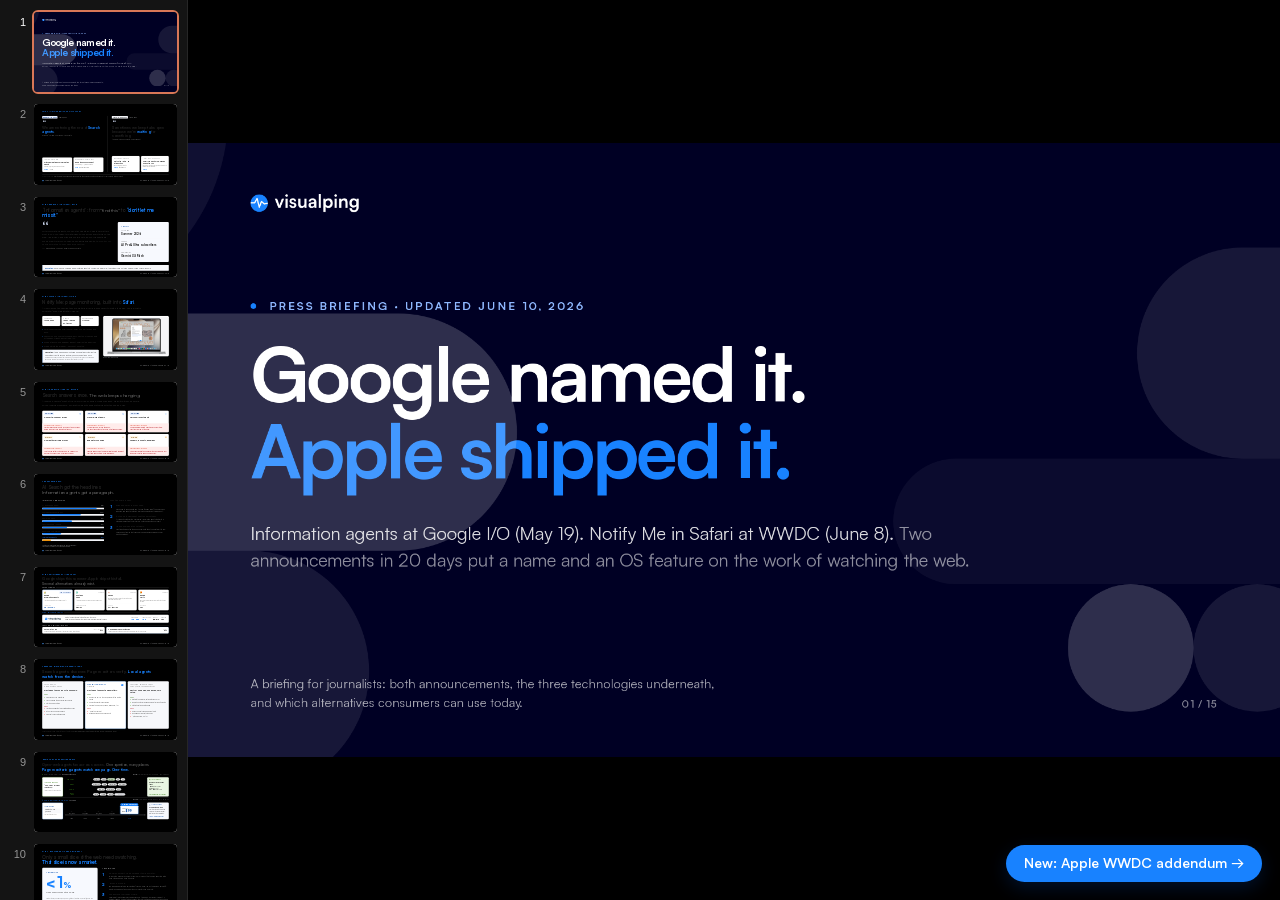
==== commit e7608580: "briefing: confirmed Notify Me cadence facts, verified local-tier claims, Gotechtor cite Co-Authored-" ====
--- a/index.html
+++ b/index.html
@@ -26,11 +26,11 @@
  "Welcome. This briefing covers the web-monitoring category story out of two announcements: Google's information agents at I/O on May 19, and Apple's Notify Me in Safari at WWDC on June 8. Both got minimal coverage relative to their significance. In the next ten minutes: what each company announced, the three technologies underneath the category, and the alternatives consumers can use today.",
  "Two announcements, 20 days apart, and here are the primary sources for both. On the Google side: the keynote, timestamped to Liz Reid's section where she says we are entering the era of Search agents, plus the official blog.google post. On the Apple side: the WWDC keynote's Safari segment, where Apple framed the problem in one line, people keep tabs open because they're waiting for something, plus the MacRumors writeup. All four links are in the press kit.",
  "Here's the core announcement, in Reid's words. Information agents intelligently look across blogs, news sites, social posts and Google's freshest data — finance, shopping, sports — to monitor for changes related to your specific question. Quick facts: launches summer 2026, gated behind AI Pro and Ultra subscriptions, powered by Gemini 3.5 Flash. The translation: Google is now shipping web-monitoring agents to consumers. Before I/O, this category didn't really have a broadly-used consumer name. Now it does.",
- "Here's the Apple announcement. Notify Me: the user names the change they're waiting for, on the page, and leaves Safari to watch it. The prompt is concrete: when registration opens. Announced June 8, ships with iOS 27 and macOS 27 this fall, the developer beta is live now. Free, built into the browser, one page per request, Apple devices only. The translation: Apple made page monitoring an operating system feature, and the category got its second platform announcement in 20 days.",
+ "Here's the Apple announcement. Notify Me: the user names the change they're waiting for, on the page, and leaves Safari to watch it. The prompt is concrete: when registration opens. Announced June 8, ships with iOS 27 and macOS 27 this fall, the developer beta is live now. Free, built into the browser, one page per request, Apple devices only. Since the keynote, coverage has pinned the cadence: checks run on a user-set schedule, daily, monthly, or specific days of the week, daily at most, default 10 a.m. Still unconfirmed: where the checks run, device or cloud, any page limits, and whether there's a change history. And coverage is already naming the incumbent: Gotechtor wrote that third-party services like Visualping have been solving this problem for years. The translation: Apple made page monitoring an operating system feature, and the category got its second platform announcement in 20 days.",
  "Why does this matter? AI search answers the question 'what is true right now?' But prices change, policies update, deadlines pass, opportunities open and close while you're looking elsewhere. Information agents keep watching after the search ends. On the consumer side: concert and sneaker drops sell out in 90 seconds; flight fares move in a single afternoon; an SEC filing can drop a stock 15% at the open. On the business side: competitor pricing moves, regulatory changes, government tenders with seven-day windows. The category is broad. And awareness is still very low — most consumers don't know it exists.",
  "Here's the coverage gap that creates the opportunity. Across the major I/O 2026 recaps (TechCrunch, The Verge, The Next Web, Bloomberg), AI Mode going global got the most ink. The redesigned Search box, Gemini 3.5 Flash, agentic booking, generative UI in Search all got more attention than information agents. Here's why the angle is open. Big news, small share of voice. The shift itself is arguably the biggest in Search today: AI Mode still requires a user to ask, but an information agent runs from a standing request. And almost no one connected the announcement to use-cases consumers already pay for.",
  "Google's agents launch this summer, Apple's Notify Me this fall. Several alternatives exist already, and they group into three technologies. Search agents: Google information agents, ChatGPT Pulse at 200 dollars a month, Claude with web search and connectors, and Google Alerts, the 2003 original. Page monitoring agents: that's Visualping, 16.8 million page checks in April, 1 in 5 flagged important, free tier, premium from 10 dollars. And the new group: local page monitoring agents. Safari Notify Me this fall, and the Visualping browser extension, which has offered unlimited free local monitors in Chrome for years.",
- "Three technologies, three different jobs. Search agents discover: best when the source list is unknown, they fan across the web, mostly on a daily cadence. Page monitoring agents verify: the user picks the exact page, checks run around the clock in the cloud, the alert shows the precise diff, and it delivers to email, Slack, Teams, or an API. Local page monitoring agents watch from the device itself: free, private, zero setup, built into the browser. The trade: they only watch while the device is awake, and alerts stay on that device. Most users will end up with two of the three. Visualping is the only player shipping in both monitoring layers, cloud and local.",
+ "Three technologies, three different jobs. Search agents discover: best when the source list is unknown, they fan across the web, mostly on a daily cadence. Page monitoring agents verify: the user picks the exact page, checks run around the clock in the cloud, as often as every few minutes, the alert shows the precise diff, and it delivers to email, Slack, Teams, or an API. Local page monitoring agents watch from the device itself: free, zero setup, built into the browser. The trade, confirmed by Apple's own UI: checks run on a set schedule, daily at most, one page per request, and there's no team delivery or API. Most users will end up with two of the three. Visualping is the only player shipping in both monitoring layers, cloud and local.",
  "Here's how each architecture works as a flow. An open-web agent takes an open question — 'startups that received Series B funding' — crawls broadly across the web, synthesizes the results into a digest, alerts you, roughly daily. Best for discovery, topic tracking, ambient awareness. A page monitor takes a specific URL — say, a competitor's pricing page — checks it on a schedule, runs a diff, and alerts the moment a specific change happens. Best for 'only tell me when this product falls below $200': pricing, status pages, regulatory updates, dockets.",
  "Two reasons this category is becoming a market. The supply side is unchanged: less than 1% of pages change in a week, and the slice worth alerting on is exactly where missing a change is expensive. The demand side got stronger: Google named it on May 19, Apple shipped it 20 days later, Exa raised 250 million dollars at a 2.2 billion valuation in between, and Visualping processed 16.8 million page checks in April with 1 in 5 flagged important. Two platforms and a funding round inside a month.",
  "Just to make the open-web flow concrete: a user asks a question, the agent runs across many sources, synthesizes the findings, and delivers a daily-cadence digest. The output is a brief — not a diff. You don't get to point at the exact change; you get a summary.",
@@ -216,11 +216,12 @@
         </div>
         <ul style="margin: 8px 0 0; padding-left: 0; list-style: none; display: flex; flex-direction: column; gap: 16px; font-size: 24px; line-height: 1.45; color: var(--ink-2);">
           <li style="display:flex; gap: 14px;"><span style="color: var(--vp-blue-500); font-weight: 800;">&bull;</span>Safari keeps checking after the user leaves. The alert arrives as a push.</li>
+          <li style="display:flex; gap: 14px;"><span style="color: var(--vp-blue-500); font-weight: 800;">&bull;</span>Checks run on a user-set schedule: daily, monthly, or specific days of the week. Default: daily at 10:00&nbsp;AM.</li>
           <li style="display:flex; gap: 14px;"><span style="color: var(--vp-blue-500); font-weight: 800;">&bull;</span>Scope at launch: one page per request, Safari on Apple devices.</li>
           <li style="display:flex; gap: 14px;"><span style="color: var(--vp-blue-500); font-weight: 800;">&bull;</span>Free, built into the browser. No account, no setup.</li>
         </ul>
         <div style="margin-top: auto; background: var(--vp-blue-50); border-left: 5px solid var(--vp-blue-500); border-radius: 0 12px 12px 0; padding: 24px 28px; font-size: 22px; line-height: 1.45; color: var(--ink-2);">
-          <strong style="color: var(--ink);">Translation:</strong> Apple made page monitoring an operating system feature. The category got its second platform announcement in 20 days.
+          <strong style="color: var(--ink);">Translation:</strong> Apple made page monitoring an operating system feature. The category got its second platform announcement in 20 days. <span style="color: var(--ink-3); font-size: 19px;">Coverage is already naming the incumbent: &ldquo;Third-party services like Visualping have been solving this problem for years.&rdquo; (Gotechtor, June 8)</span>
         </div>
       </div>
       <div style="display: flex; flex-direction: column;">
@@ -677,11 +678,11 @@
       <hr class="rule">
       <div>
         <div style="font-size: 13px; letter-spacing: 0.16em; text-transform: uppercase; color: var(--vp-green-700); font-weight: 700; margin-bottom: 10px;">Pros</div>
-        <ul style="margin: 0; padding-left: 0; list-style: none; display: flex; flex-direction: column; gap: 9px; font-size: 19px; color: var(--ink-2);"><li style="display:flex; gap: 10px;"><span style="color: var(--vp-green-500); font-weight: 800;">+</span>Built into the browser; nothing to sign up for</li><li style="display:flex; gap: 10px;"><span style="color: var(--vp-green-500); font-weight: 800;">+</span>Free and private; checks run on the device</li><li style="display:flex; gap: 10px;"><span style="color: var(--vp-green-500); font-weight: 800;">+</span>The fastest path from waiting to getting pinged</li></ul>
+        <ul style="margin: 0; padding-left: 0; list-style: none; display: flex; flex-direction: column; gap: 9px; font-size: 19px; color: var(--ink-2);"><li style="display:flex; gap: 10px;"><span style="color: var(--vp-green-500); font-weight: 800;">+</span>Built into the browser; nothing to sign up for</li><li style="display:flex; gap: 10px;"><span style="color: var(--vp-green-500); font-weight: 800;">+</span>Free, with a natural-language prompt for what to watch</li><li style="display:flex; gap: 10px;"><span style="color: var(--vp-green-500); font-weight: 800;">+</span>Set it without leaving the page</li></ul>
       </div>
       <div>
         <div style="font-size: 13px; letter-spacing: 0.16em; text-transform: uppercase; color: var(--vp-red-700); font-weight: 700; margin-bottom: 10px;">Cons</div>
-        <ul style="margin: 0; padding-left: 0; list-style: none; display: flex; flex-direction: column; gap: 9px; font-size: 19px; color: var(--ink-2);"><li style="display:flex; gap: 10px;"><span style="color: var(--vp-red-500); font-weight: 800;">&minus;</span>Watches only while the device is awake</li><li style="display:flex; gap: 10px;"><span style="color: var(--vp-red-500); font-weight: 800;">&minus;</span>Alerts stay on that device</li><li style="display:flex; gap: 10px;"><span style="color: var(--vp-red-500); font-weight: 800;">&minus;</span>No team delivery, no API, lighter on-device AI</li></ul>
+        <ul style="margin: 0; padding-left: 0; list-style: none; display: flex; flex-direction: column; gap: 9px; font-size: 19px; color: var(--ink-2);"><li style="display:flex; gap: 10px;"><span style="color: var(--vp-red-500); font-weight: 800;">&minus;</span>Checks on a set schedule, daily at most</li><li style="display:flex; gap: 10px;"><span style="color: var(--vp-red-500); font-weight: 800;">&minus;</span>One page per request, Safari only</li><li style="display:flex; gap: 10px;"><span style="color: var(--vp-red-500); font-weight: 800;">&minus;</span>No team delivery, no API</li></ul>
       </div>
     </div>
     </div>
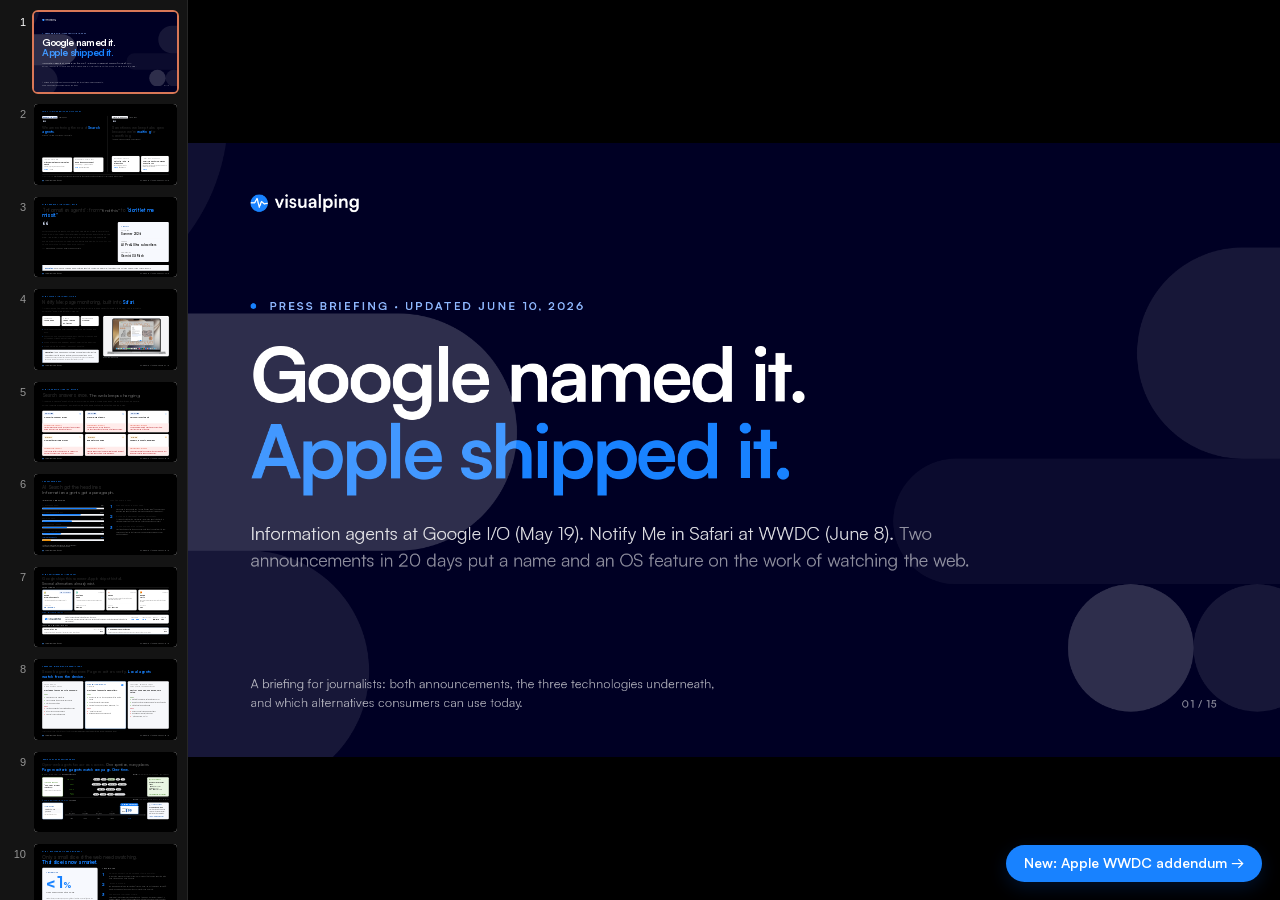
==== commit 7cd7125c: "briefing: cadence claim softened to sourced default, extension cloud monitors, Important Rate define" ====
--- a/index.html
+++ b/index.html
@@ -26,16 +26,16 @@
  "Welcome. This briefing covers the web-monitoring category story out of two announcements: Google's information agents at I/O on May 19, and Apple's Notify Me in Safari at WWDC on June 8. Both got minimal coverage relative to their significance. In the next ten minutes: what each company announced, the three technologies underneath the category, and the alternatives consumers can use today.",
  "Two announcements, 20 days apart, and here are the primary sources for both. On the Google side: the keynote, timestamped to Liz Reid's section where she says we are entering the era of Search agents, plus the official blog.google post. On the Apple side: the WWDC keynote's Safari segment, where Apple framed the problem in one line, people keep tabs open because they're waiting for something, plus the MacRumors writeup. All four links are in the press kit.",
  "Here's the core announcement, in Reid's words. Information agents intelligently look across blogs, news sites, social posts and Google's freshest data — finance, shopping, sports — to monitor for changes related to your specific question. Quick facts: launches summer 2026, gated behind AI Pro and Ultra subscriptions, powered by Gemini 3.5 Flash. The translation: Google is now shipping web-monitoring agents to consumers. Before I/O, this category didn't really have a broadly-used consumer name. Now it does.",
- "Here's the Apple announcement. Notify Me: the user names the change they're waiting for, on the page, and leaves Safari to watch it. The prompt is concrete: when registration opens. Announced June 8, ships with iOS 27 and macOS 27 this fall, the developer beta is live now. Free, built into the browser, one page per request, Apple devices only. Since the keynote, coverage has pinned the cadence: checks run on a user-set schedule, daily, monthly, or specific days of the week, daily at most, default 10 a.m. Still unconfirmed: where the checks run, device or cloud, any page limits, and whether there's a change history. And coverage is already naming the incumbent: Gotechtor wrote that third-party services like Visualping have been solving this problem for years. The translation: Apple made page monitoring an operating system feature, and the category got its second platform announcement in 20 days.",
+ "Here's the Apple announcement. Notify Me: the user names the change they're waiting for, on the page, and leaves Safari to watch it. The prompt is concrete: when registration opens. Announced June 8, ships with iOS 27 and macOS 27 this fall, the developer beta is live now. Free, built into the browser, one page per request, Apple devices only. Since the keynote, coverage has pinned the cadence: checks run on a user-set schedule, daily, monthly, or specific days of the week, default 10 a.m. Still unconfirmed: whether faster check intervals exist, where the checks run, device or cloud, any page limits, and whether there's a change history. And coverage is already naming the incumbent: Gotechtor wrote that third-party services like Visualping have been solving this problem for years. The translation: Apple made page monitoring an operating system feature, and the category got its second platform announcement in 20 days.",
  "Why does this matter? AI search answers the question 'what is true right now?' But prices change, policies update, deadlines pass, opportunities open and close while you're looking elsewhere. Information agents keep watching after the search ends. On the consumer side: concert and sneaker drops sell out in 90 seconds; flight fares move in a single afternoon; an SEC filing can drop a stock 15% at the open. On the business side: competitor pricing moves, regulatory changes, government tenders with seven-day windows. The category is broad. And awareness is still very low — most consumers don't know it exists.",
  "Here's the coverage gap that creates the opportunity. Across the major I/O 2026 recaps (TechCrunch, The Verge, The Next Web, Bloomberg), AI Mode going global got the most ink. The redesigned Search box, Gemini 3.5 Flash, agentic booking, generative UI in Search all got more attention than information agents. Here's why the angle is open. Big news, small share of voice. The shift itself is arguably the biggest in Search today: AI Mode still requires a user to ask, but an information agent runs from a standing request. And almost no one connected the announcement to use-cases consumers already pay for.",
- "Google's agents launch this summer, Apple's Notify Me this fall. Several alternatives exist already, and they group into three technologies. Search agents: Google information agents, ChatGPT Pulse at 200 dollars a month, Claude with web search and connectors, and Google Alerts, the 2003 original. Page monitoring agents: that's Visualping, 16.8 million page checks in April, 1 in 5 flagged important, free tier, premium from 10 dollars. And the new group: local page monitoring agents. Safari Notify Me this fall, and the Visualping browser extension, which has offered unlimited free local monitors in Chrome for years.",
- "Three technologies, three different jobs. Search agents discover: best when the source list is unknown, they fan across the web, mostly on a daily cadence. Page monitoring agents verify: the user picks the exact page, checks run around the clock in the cloud, as often as every few minutes, the alert shows the precise diff, and it delivers to email, Slack, Teams, or an API. Local page monitoring agents watch from the device itself: free, zero setup, built into the browser. The trade, confirmed by Apple's own UI: checks run on a set schedule, daily at most, one page per request, and there's no team delivery or API. Most users will end up with two of the three. Visualping is the only player shipping in both monitoring layers, cloud and local.",
+ "Google's agents launch this summer, Apple's Notify Me this fall. Several alternatives exist already, and they group into three technologies. Search agents: Google information agents, ChatGPT Pulse at 200 dollars a month, Claude with web search and connectors, and Google Alerts, the 2003 original. Page monitoring agents: that's Visualping, 16.8 million page checks in April, 1 in 5 flagged important, meaning the change matched what the user asked to watch for, free tier, premium from 10 dollars. And the new group: local page monitoring agents. Safari Notify Me this fall, and the Visualping browser extension, which has offered unlimited free local monitors in Chrome for years and can create full cloud monitors from the same panel.",
+ "Three technologies, three different jobs. Search agents discover: best when the source list is unknown, they fan across the web, mostly on a daily cadence. Page monitoring agents verify: the user picks the exact page, checks run around the clock in the cloud, as often as every few minutes, the alert shows the precise diff, and it delivers to email, Slack, Teams, or an API. Local page monitoring agents watch from the device itself: free, zero setup, built into the browser. The trade, from Apple's own UI: checks run on a set schedule, default daily, one page per request, and there's no team delivery or API. No faster interval has been shown, and whether one exists is unconfirmed. Most users will end up with two of the three. Visualping is the only player shipping in both monitoring layers, cloud and local.",
  "Here's how each architecture works as a flow. An open-web agent takes an open question — 'startups that received Series B funding' — crawls broadly across the web, synthesizes the results into a digest, alerts you, roughly daily. Best for discovery, topic tracking, ambient awareness. A page monitor takes a specific URL — say, a competitor's pricing page — checks it on a schedule, runs a diff, and alerts the moment a specific change happens. Best for 'only tell me when this product falls below $200': pricing, status pages, regulatory updates, dockets.",
- "Two reasons this category is becoming a market. The supply side is unchanged: less than 1% of pages change in a week, and the slice worth alerting on is exactly where missing a change is expensive. The demand side got stronger: Google named it on May 19, Apple shipped it 20 days later, Exa raised 250 million dollars at a 2.2 billion valuation in between, and Visualping processed 16.8 million page checks in April with 1 in 5 flagged important. Two platforms and a funding round inside a month.",
+ "Two reasons this category is becoming a market. The supply side is unchanged: less than 1% of pages change in a week, and the slice worth alerting on is exactly where missing a change is expensive. The demand side got stronger: Google named it on May 19, Apple shipped it 20 days later, Exa raised 250 million dollars at a 2.2 billion valuation in between, and Visualping processed 16.8 million page checks in April with 1 in 5 flagged important, meaning the change matched the user's prompt. Two platforms and a funding round inside a month.",
  "Just to make the open-web flow concrete: a user asks a question, the agent runs across many sources, synthesizes the findings, and delivers a daily-cadence digest. The output is a brief — not a diff. You don't get to point at the exact change; you get a summary.",
  "And here's the page monitoring version. The user picks a specific URL. Visualping checks it according to the schedule the user sets (minutes, hours, or daily). When the page changes, you get an email (or a Slack message, or a Teams ping) showing exactly what changed, highlighted on the page. The point: precision, on a known page, on a fast cadence.",
- "And here's the local version in practice. Safari this fall: name the change while you're on the page, Safari checks it, you get a push. The Visualping extension in Chrome today: unlimited local monitors, free, with in-browser alerts. Same pattern as cloud page monitoring, scoped to the device. The difference from cloud: local watching stops when the device sleeps, and the alert stays on that device. That's why the two layers complement each other.",
+ "And here's the local version in practice. Safari this fall: name the change while you're on the page, Safari checks it, you get a push. The Visualping extension in Chrome today: unlimited local monitors, free, with in-browser alerts. Same pattern as cloud page monitoring, scoped to the device. The difference from cloud: local watching stops when the device sleeps, and the alert stays on that device. That's why the two layers complement each other. And the Visualping extension is not local-only: the same panel creates cloud monitors that keep running with the laptop closed.",
  "Five angles, updated for Apple. One: the announcement most recaps rushed past, twice; information agents got a paragraph at I/O, Notify Me got a sentence at WWDC. Two: named in May, shipped in June; the full lineage runs from Google Alerts in 2003 through Apple on June 8. Three: you don't have to wait for Google's summer or Apple's fall. Four: the three-technologies explainer. Five: a Vancouver SaaS built both monitoring layers first.",
  "The pitch in one line. Google calls them information agents. Apple calls it Notify Me. The behavior is one standing request: tell me when it changes. The category went unnamed for 23 years, then two platforms named and shipped it in 20 days. We've been calling it the end of FOMO. Thanks, and the full kit is yours."
 ]
@@ -566,7 +566,7 @@
 
         <div style="flex: 1; font-size: 19px; color: var(--ink-2); line-height: 1.4;" data-om-id="94eaad2d:337">
           Watch the exact pages that matter, from the cloud.<br data-om-id="94eaad2d:339">
-          Page-level monitoring with precise visual diffs and frequent checks.
+          Precise visual diffs and frequent checks. Important rate: the share of detected changes that match the user&rsquo;s prompt.
         </div>
 
         <div style="display: flex; gap: 28px; align-items: center;" data-om-id="94eaad2d:340">
@@ -607,7 +607,7 @@
   <div class="card-flat" style="padding: 14px 28px; gap: 4px; flex-direction: row; align-items: center; justify-content: space-between; border-color: var(--vp-blue-500);">
     <div>
       <div style="font-size: 21px; font-weight: 700;">Visualping browser extension</div>
-      <div style="font-size: 16px; color: var(--ink-3); margin-top: 4px;">Unlimited local monitors in Chrome, with in-browser alerts. Live for years.</div>
+      <div style="font-size: 16px; color: var(--ink-3); margin-top: 4px;">Unlimited local monitors in Chrome, plus one-click cloud monitors. Live for years.</div>
     </div>
     <div style="text-align: right; flex-shrink: 0; margin-left: 20px;">
       <div style="font-size: 14px; color: var(--ink-4);">Chrome</div>
@@ -682,7 +682,7 @@
       </div>
       <div>
         <div style="font-size: 13px; letter-spacing: 0.16em; text-transform: uppercase; color: var(--vp-red-700); font-weight: 700; margin-bottom: 10px;">Cons</div>
-        <ul style="margin: 0; padding-left: 0; list-style: none; display: flex; flex-direction: column; gap: 9px; font-size: 19px; color: var(--ink-2);"><li style="display:flex; gap: 10px;"><span style="color: var(--vp-red-500); font-weight: 800;">&minus;</span>Checks on a set schedule, daily at most</li><li style="display:flex; gap: 10px;"><span style="color: var(--vp-red-500); font-weight: 800;">&minus;</span>One page per request, Safari only</li><li style="display:flex; gap: 10px;"><span style="color: var(--vp-red-500); font-weight: 800;">&minus;</span>No team delivery, no API</li></ul>
+        <ul style="margin: 0; padding-left: 0; list-style: none; display: flex; flex-direction: column; gap: 9px; font-size: 19px; color: var(--ink-2);"><li style="display:flex; gap: 10px;"><span style="color: var(--vp-red-500); font-weight: 800;">&minus;</span>Checks on a set schedule, default daily</li><li style="display:flex; gap: 10px;"><span style="color: var(--vp-red-500); font-weight: 800;">&minus;</span>One page per request, Safari only</li><li style="display:flex; gap: 10px;"><span style="color: var(--vp-red-500); font-weight: 800;">&minus;</span>No team delivery, no API</li></ul>
       </div>
     </div>
     </div>
@@ -970,7 +970,7 @@
             <div class="num" style="font-size: 56px; min-width: 56px;" data-om-id="94eaad2d:751">3</div>
             <div data-om-id="94eaad2d:752">
               <div style="font-size: 28px; font-weight: 700; margin-bottom: 10px; line-height: 1.2;" data-om-id="94eaad2d:753">The demand is already visible.</div>
-              <div style="font-size: 21px; color: var(--ink-3); line-height: 1.5;" data-om-id="94eaad2d:754">Visualping AI processed 16.8M page checks in April 2026. Our binary IMPORTANT classifier flagged 1 in 5 detected changes; the rest is filtered as noise. ChatGPT Pulse is a Pro feature. Consumers already pay for proactive monitoring; they just call it different names.</div>
+              <div style="font-size: 21px; color: var(--ink-3); line-height: 1.5;" data-om-id="94eaad2d:754">Visualping AI processed 16.8M page checks in April 2026. Our binary IMPORTANT classifier flagged 1 in 5 detected changes as matching the user&rsquo;s prompt; the other four were changes the user didn&rsquo;t ask about. ChatGPT Pulse is a Pro feature. Consumers already pay for proactive monitoring; they just call it different names.</div>
             </div>
           </div>
         </div>
@@ -1075,7 +1075,7 @@
           <img src="assets/vp-local-battersea.png" alt="Visualping alert panel on the Battersea dog adoption page: name the change in plain language, with AI suggestions" style="width: 100%; height: 100%; object-fit: contain; display: block;">
         </div>
         <div style="margin-top: 16px; font-size: 18px; color: var(--ink-3); line-height: 1.45;">
-          Unlimited local monitors in Chrome, free, with in-browser alerts. Name the change in plain language; Visualping AI suggests what to watch for. <span style="color: var(--ink-4);">(Preview UI.)</span>
+          Unlimited local monitors in Chrome, free, with in-browser alerts. Visualping AI suggests what to watch for, and the same panel creates cloud monitors that keep checking after the laptop closes. <span style="color: var(--ink-4);">(Preview UI.)</span>
         </div>
       </div>
     </div>
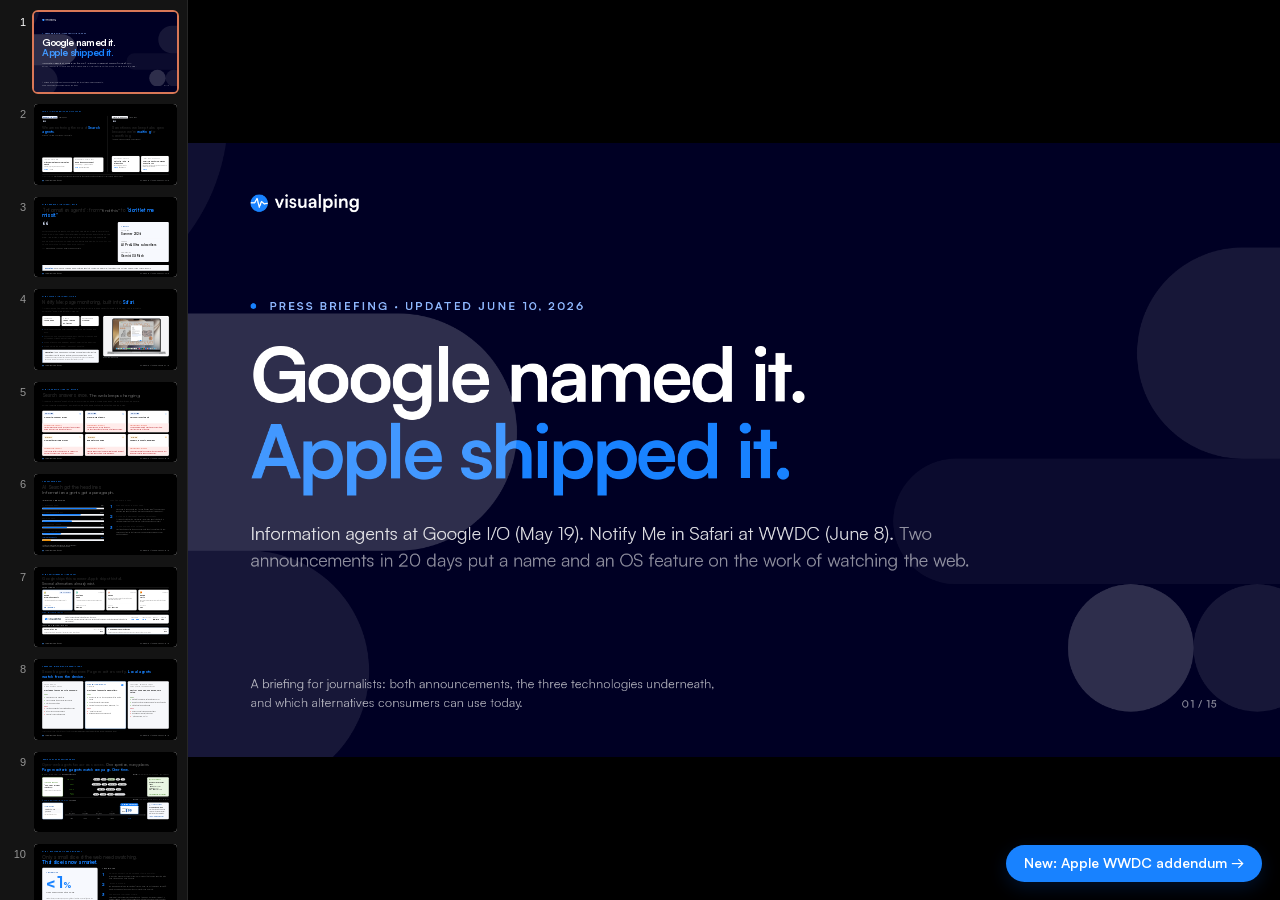
==== commit 3ea2bbcf: "briefing: correct Claude icon to official spark mark Co-Authored-By: Claude Fable 5 <noreply@anthrop" ====
--- a/index.html
+++ b/index.html
@@ -524,7 +524,7 @@
         <!-- Claude -->
 <div class="card-flat" style="padding: 18px 20px; gap: 10px; ">
   <div style="display:flex; align-items: center; justify-content: space-between; height: 36px;">
-    <svg width="30" height="30" viewBox="0 0 24 24" aria-label="Claude"><path fill="#D97757" d="M12 2l1.8 6.2L20 6.4l-4.6 4.4 5.4 3.2-6.4.4L15.6 21 12 15.8 8.4 21l1.2-6.6-6.4-.4 5.4-3.2L4 6.4l6.2 1.8z"></path></svg>
+    <svg width="30" height="30" viewBox="0 0 24 24" aria-label="Claude"><path fill="#D97757" d="M4.709 15.955l4.72-.647.08-.23-.08-.128H9.2l-.79-.048-2.698-.073-2.339-.097-2.266-.122-.571-.121L0 13.784l.055-.352.48-.321.686.06 1.52.103 2.278.158 1.652.097 2.449.255h.389l.055-.157-.134-.098-.103-.097-2.358-1.596-2.552-1.688-1.336-.972-.724-.491-.364-.462-.158-1.008.656-.722.881.06.225.061.893.686 1.908 1.476 2.491 1.833.365.304.145-.103.019-.073-.164-.274-1.355-2.446-1.446-2.49-.644-1.032-.17-.619a2.97 2.97 0 01-.104-.729L6.283.134 6.696 0l.996.134.42.364.62 1.414 1.002 2.229 1.555 3.03.456.898.243.832.091.255h.158V9.01l.128-1.706.237-2.095.23-2.695.08-.76.376-.91.747-.492.583.28.48.685-.067.444-.286 1.851-.559 2.903-.364 1.942h.212l.243-.242.985-1.306 1.652-2.064.73-.82.85-.904.547-.431h1.033l.76 1.129-.34 1.166-1.064 1.347-.881 1.142-1.264 1.7-.79 1.36.073.11.188-.02 2.856-.606 1.543-.28 1.841-.315.833.388.091.395-.328.807-1.969.486-2.309.462-3.439.813-.042.03.049.061 1.549.146.662.036h1.622l3.02.225.79.522.474.638-.079.485-1.215.62-1.64-.389-3.829-.91-1.312-.329h-.182v.11l1.093 1.068 2.006 1.81 2.509 2.33.127.578-.322.455-.34-.049-2.205-1.657-.851-.747-1.926-1.62h-.128v.17l.444.649 2.345 3.521.122 1.08-.17.353-.608.213-.668-.122-1.374-1.925-1.415-2.167-1.143-1.943-.14.08-.674 7.254-.316.37-.729.28-.607-.461-.322-.747.322-1.476.389-1.924.315-1.53.286-1.9.17-.632-.012-.042-.14.018-1.434 1.967-2.18 2.945-1.726 1.845-.414.164-.717-.37.067-.662.401-.589 2.388-3.036 1.44-1.882.93-1.086-.006-.158h-.055L4.132 18.56l-1.13.146-.487-.456.061-.746.231-.243 1.908-1.312z"/></svg>
     <span style="font-size: 12px; color: var(--ink-4); font-weight: 600;">Free + paid</span>
   </div>
   <div style="font-size: 22px; font-weight: 700; line-height: 1.2;">Claude</div>
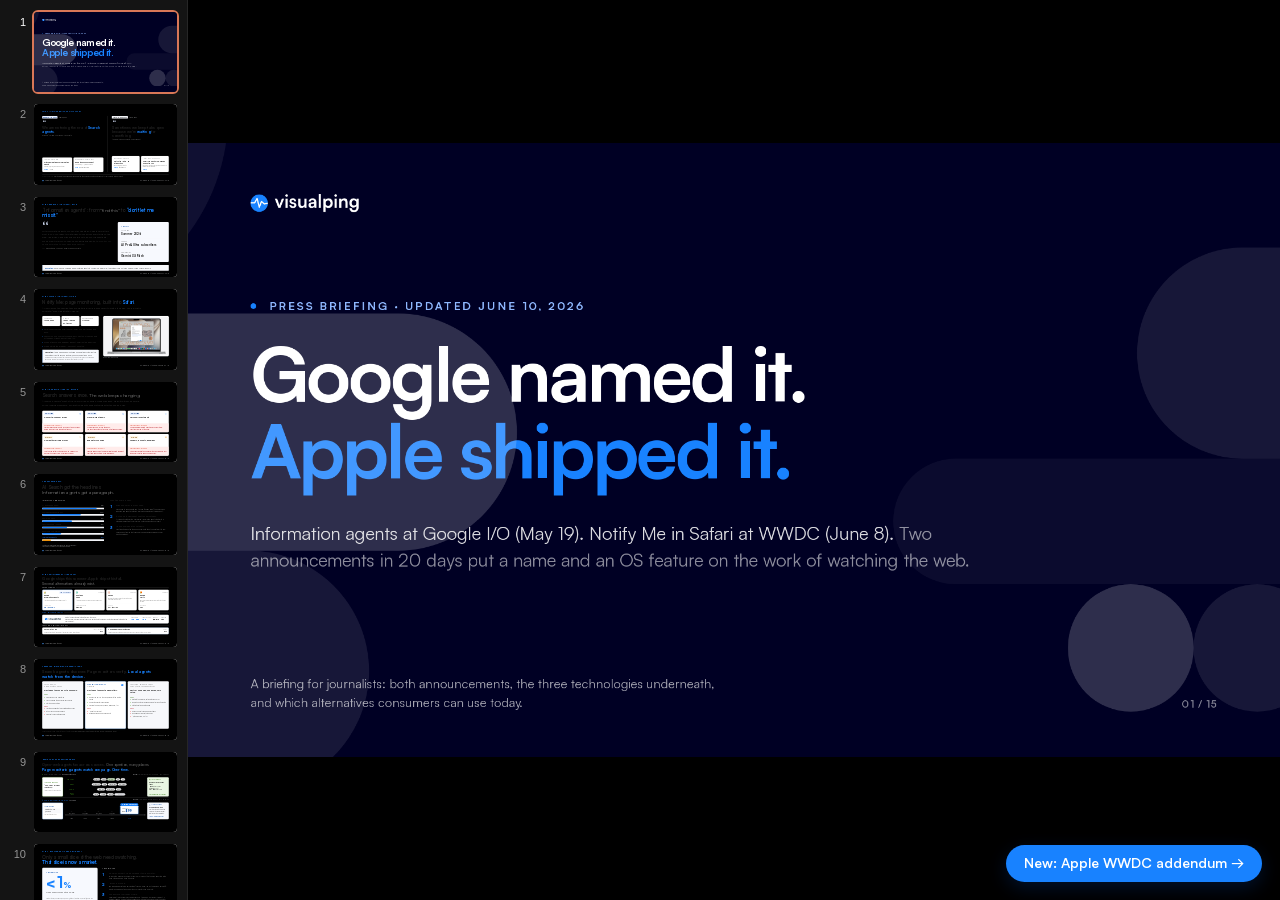
==== commit ea692f0f: "briefing: use official Claude spark PNG for Claude card icon Co-Authored-By: Claude Fable 5 <noreply" ====
--- a/index.html
+++ b/index.html
@@ -524,7 +524,7 @@
         <!-- Claude -->
 <div class="card-flat" style="padding: 18px 20px; gap: 10px; ">
   <div style="display:flex; align-items: center; justify-content: space-between; height: 36px;">
-    <svg width="30" height="30" viewBox="0 0 24 24" aria-label="Claude"><path fill="#D97757" d="M4.709 15.955l4.72-.647.08-.23-.08-.128H9.2l-.79-.048-2.698-.073-2.339-.097-2.266-.122-.571-.121L0 13.784l.055-.352.48-.321.686.06 1.52.103 2.278.158 1.652.097 2.449.255h.389l.055-.157-.134-.098-.103-.097-2.358-1.596-2.552-1.688-1.336-.972-.724-.491-.364-.462-.158-1.008.656-.722.881.06.225.061.893.686 1.908 1.476 2.491 1.833.365.304.145-.103.019-.073-.164-.274-1.355-2.446-1.446-2.49-.644-1.032-.17-.619a2.97 2.97 0 01-.104-.729L6.283.134 6.696 0l.996.134.42.364.62 1.414 1.002 2.229 1.555 3.03.456.898.243.832.091.255h.158V9.01l.128-1.706.237-2.095.23-2.695.08-.76.376-.91.747-.492.583.28.48.685-.067.444-.286 1.851-.559 2.903-.364 1.942h.212l.243-.242.985-1.306 1.652-2.064.73-.82.85-.904.547-.431h1.033l.76 1.129-.34 1.166-1.064 1.347-.881 1.142-1.264 1.7-.79 1.36.073.11.188-.02 2.856-.606 1.543-.28 1.841-.315.833.388.091.395-.328.807-1.969.486-2.309.462-3.439.813-.042.03.049.061 1.549.146.662.036h1.622l3.02.225.79.522.474.638-.079.485-1.215.62-1.64-.389-3.829-.91-1.312-.329h-.182v.11l1.093 1.068 2.006 1.81 2.509 2.33.127.578-.322.455-.34-.049-2.205-1.657-.851-.747-1.926-1.62h-.128v.17l.444.649 2.345 3.521.122 1.08-.17.353-.608.213-.668-.122-1.374-1.925-1.415-2.167-1.143-1.943-.14.08-.674 7.254-.316.37-.729.28-.607-.461-.322-.747.322-1.476.389-1.924.315-1.53.286-1.9.17-.632-.012-.042-.14.018-1.434 1.967-2.18 2.945-1.726 1.845-.414.164-.717-.37.067-.662.401-.589 2.388-3.036 1.44-1.882.93-1.086-.006-.158h-.055L4.132 18.56l-1.13.146-.487-.456.061-.746.231-.243 1.908-1.312z"/></svg>
+    <img src="assets/claude-mark.png" alt="Claude" style="width: 30px; height: 30px; object-fit: contain;">
     <span style="font-size: 12px; color: var(--ink-4); font-weight: 600;">Free + paid</span>
   </div>
   <div style="font-size: 22px; font-weight: 700; line-height: 1.2;">Claude</div>
